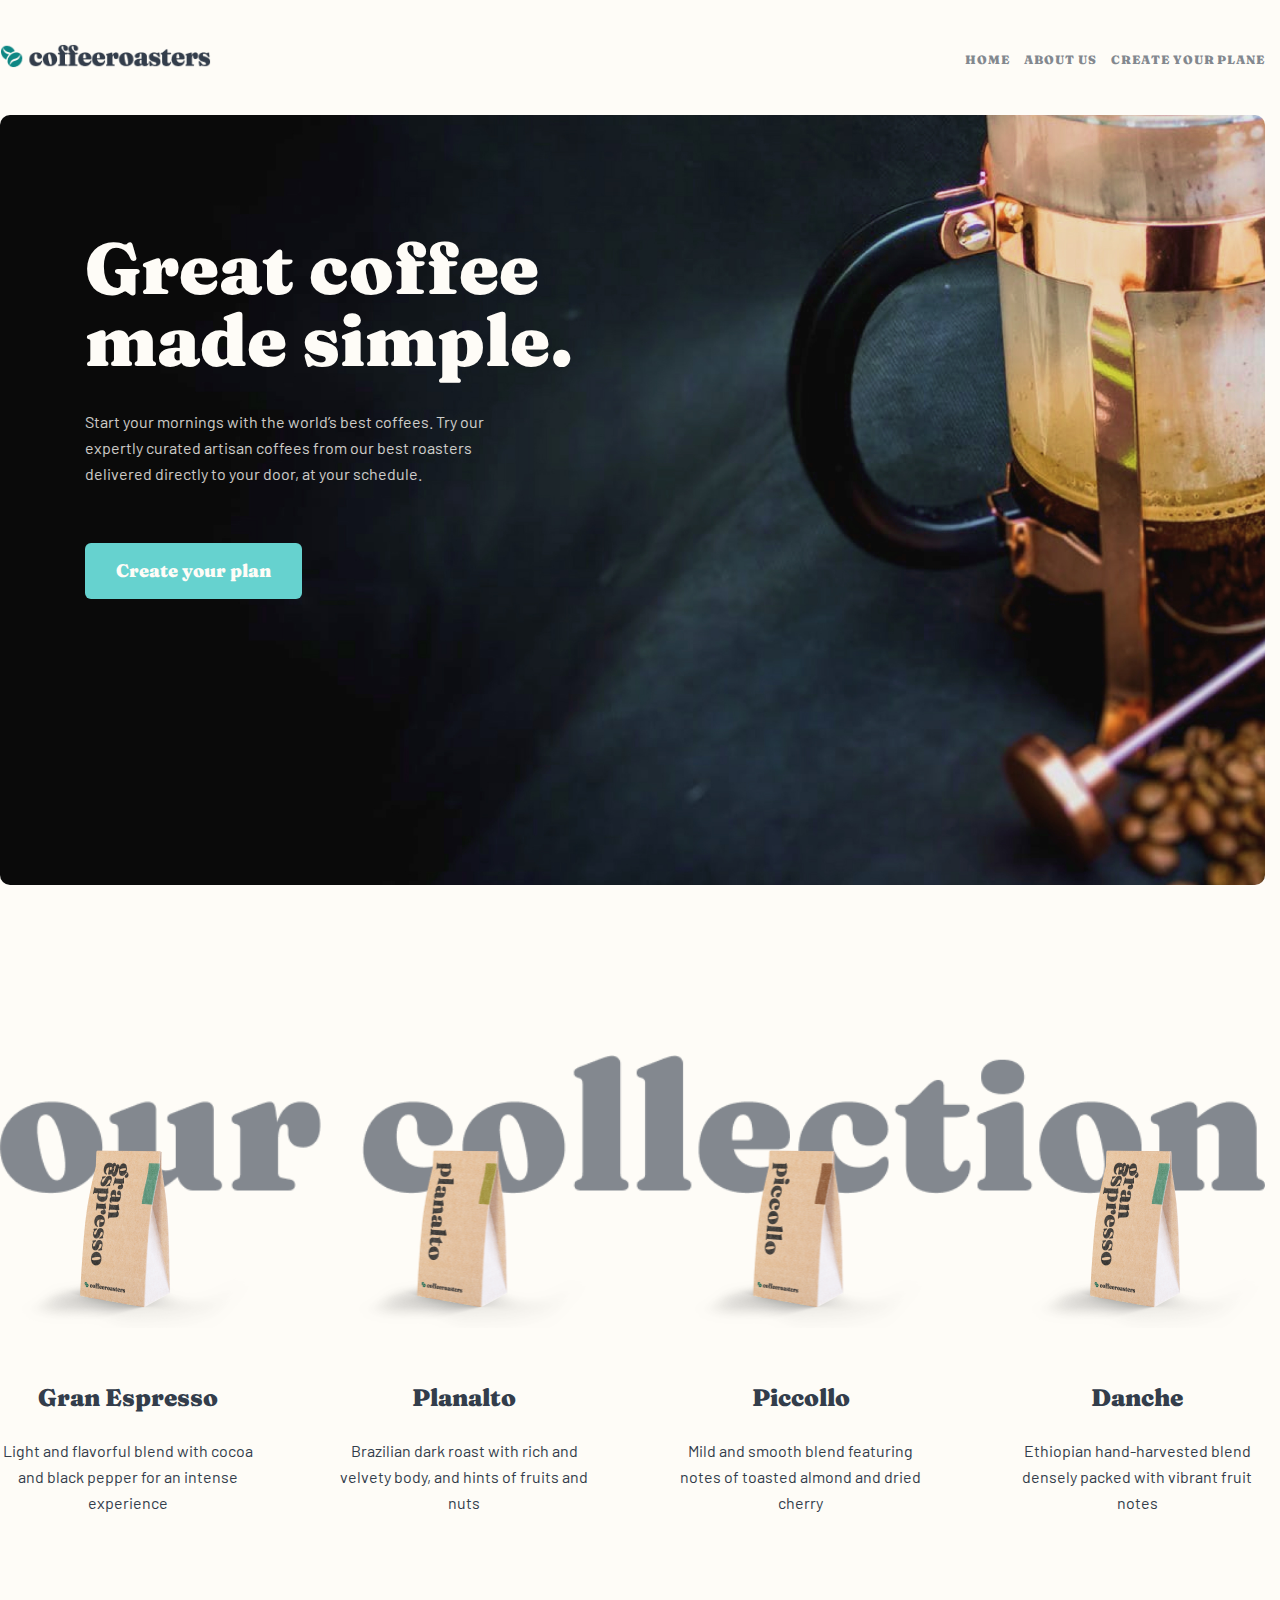
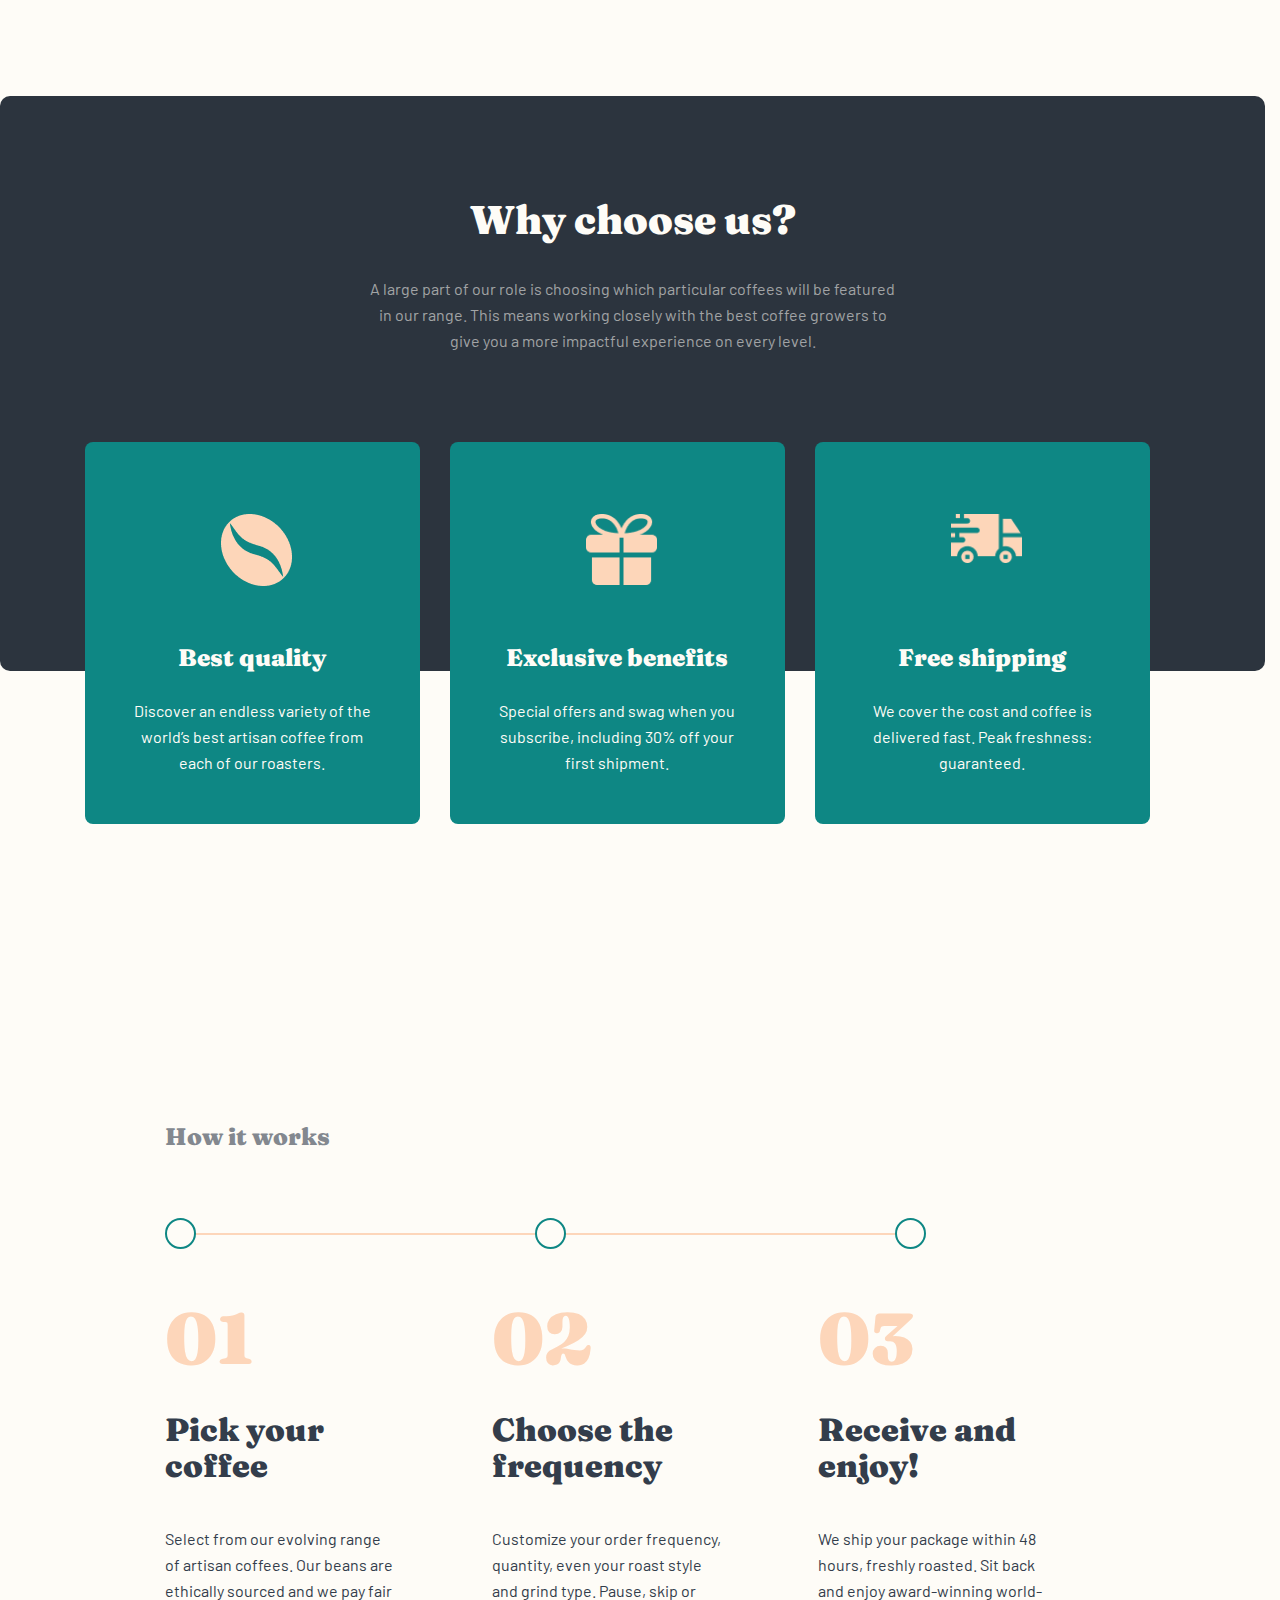
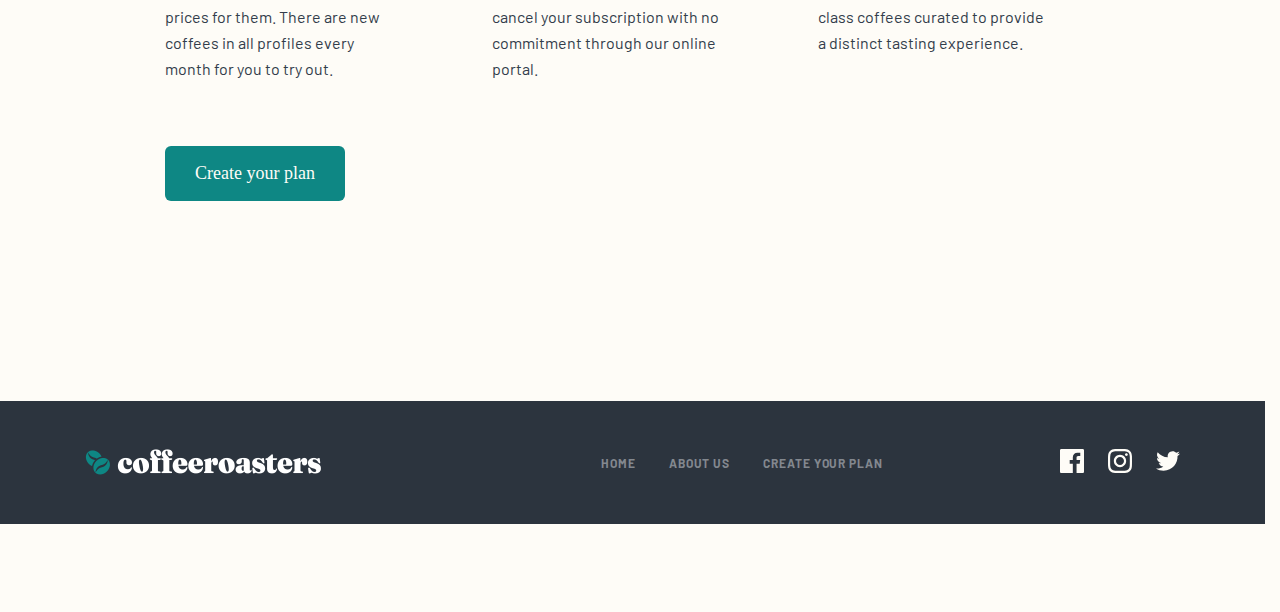
==== index.html @ 19d863ff "done first page" ====
<!DOCTYPE html>
<html lang="en">

<head>
    <meta charset="UTF-8">
    <meta http-equiv="X-UA-Compatible" content="IE=edge">
    <meta name="viewport" content="width=device-width, initial-scale=1.0">
    <title>cofferoaster</title>
    <link rel="stylesheet" href="./css/main.css">
    <link rel="stylesheet" href="./css/normalize.css">
</head>

<body>
    <!-- header part start  -->
    <header class="header_part">
        <div class="container">
            <div class="header_wrapper">
                <a class="header_image_logotip" href="#"><img class="heder_logo_img" src="./image/logotip.png"
                        alt="cofferoaster" width="203" height="24"></a> 
            <img class="burger_hero" src="/image/Combined Shape 2 (1).svg" alt="">
                <!-- header navbar start -->
                <nav class="navbar">
                    <ul class="header_lis_wrappe">
                        <li class="ul_item"><a href="/index.html" class="li_word_link">HOME</a></li>
                        <li class="ul_item"><a href="nextpage.html" class="li_word_link">ABOUT US</a></li>
                        <li class="ul_item"><a href="#" class="li_word_link" target="_blank">CREATE YOUR PLANE</a></li>
                    </ul>
                </nav>
            </div>
        </div>
        <div class="burger_nav_box">
            <ul class="burgers_list">
                <li class="burgers_items">
                    <a class="burgers_item" href="http://www.cofferoaster">Home</a>
                </li>
                <li class="burgers_items">
                    <a class="burgers_item" href="http://www.cofferoaster">About Us</a>
                </li>
                <li class="burgers_items">
                    <a class="burgers_item" href="http://www.cofferoaster">Create Your Plan</a>
                </li>
            </ul>
        </div>
    </header>
    <!-- header part and -->
    <!-- start main part -->
    <main class="site_main">
        <!-- <h1>COFFEROASTER</h1> -->
        <!-- first section part start -->
        <section class="first_section">
            <div class="container">
                <div class="first_section_wrapper">
                    <h2 class="coffe_great">Great coffee made simple.</h2>
                    <p class="coffe_great_desc">Start your mornings with the world’s best coffees. Try our expertly
                        curated artisan coffees from our best roasters delivered directly to your door, at your
                        schedule.</p>
                    <a class="first_section_btn" href="#" role="button">Create your plan</a>
                </div>
            </div>
        </section>
        <!-- first section part  -->
        <!-- second section part start -->
        <section class="second_section">
            <div class="container">
                <div class="second_section_wrapper">
                    <ul class="second_section_list_wrapper">
                        <li class="second_section_items">
                            <img class="second_section_image" src="./image/kopi1.copy.png" alt="image" width="255"
                                height="193">
                            <div class="min_desc_wrapper">
                                <h3 class="gran_espresso">Gran Espresso</h3>
                            <p class="second_section_desc">Light and flavorful blend with cocoa and black pepper for an
                                intense experience</p>
                            </div>
                        </li>
                        <li class="second_section_items">
                            <img class="second_section_image" src="./image/kopi2.png" alt="image" width="255"
                                height="193">
                                <div class="min_desc_wrapper">
                            <h2 class="gran_espresso">Planalto</h2>
                            <p class="second_section_desc">Brazilian dark roast with rich and velvety body, and hints of
                                fruits and nuts</p>
                            </div>
                        </li>
                        <li class="second_section_items">
                            <img class="second_section_image" src="./image/kopi3.png" alt="image" width="255"
                                height="193">
                                <div class="min_desc_wrapper">
                            <h2 class="gran_espresso">Piccollo</h2>
                            <p class="second_section_desc">Mild and smooth blend featuring notes of toasted almond and
                                dried cherry</p>
                            </div>
                        </li>
                        <li class="second_section_items">
                            <img class="second_section_image" src="./image/kopi1.copy.png" alt="image" width="255"
                                height="193">
                                <div class="min_desc_wrapper">
                            <h2 class="gran_espresso">Danche</h2>
                            <p class="second_section_desc">Ethiopian hand-harvested blend densely packed with vibrant
                                fruit notes</p>
                            </div>
                        </li>
                    </ul>
                </div>
            </div>
        </section>
        <!-- scond section part and-->
        <!-- Why Choose section start -->
        <section class="why-choose-section">
            <div class="container">
                <div class="why-choose-section__wrapper">
                    <h2 class="why-choose-section__title">
                        Why choose us?
                    </h2>
                    <p class="why-choose-section__desc">
                        A large part of our role is choosing which particular coffees will be featured
                        in our range. This means working closely with the best coffee growers to give
                        you a more impactful experience on every level.
                    </p>

                    <ul class="why-choose-section__list">
                        <li class="why-choose-section__item">
                            <h3 class="why-choose__item-title">
                                Best quality
                            </h3>
                            <p class="why-choose__item-desc">
                                Discover an endless variety of the world’s best artisan coffee from each of our
                                roasters.
                            </p>
                        </li>
                        <li class="why-choose-section__item">
                            <h3 class="why-choose__item-title">
                                Exclusive benefits
                            </h3>
                            <p class="why-choose__item-desc">
                                Special offers and swag when you subscribe, including 30% off your first shipment.
                            </p>
                        </li>
                        <li class="why-choose-section__item">
                            <h3 class="why-choose__item-title">
                                Free shipping
                            </h3>
                            <p class="why-choose__item-desc">
                                We cover the cost and coffee is delivered fast. Peak freshness: guaranteed.
                            </p>
                        </li>
                    </ul>
                </div>
            </div>
        </section>
        <!-- Why Choose section end -->
        <!-- fourth section part start -->
        <section class="works-section">
            <h2 class="works-section-title">
              How it works
            </h2>
            <div class="works-section-line">
              <div class="works-section-line-box"></div>
              <div class="works-section-line-box"></div>
              <div class="works-section-line-box"></div>
            </div>
            <div class="works-section-content">
              <div class="works-section-content-text">
                <p class="works-section-content-count">
                  01
                </p>
                <h3 class="works-section-content-title">
                  Pick your
                  coffee
                </h3>
                <p class="work-section-content-subtitle">
                  Select from our evolving range of artisan coffees. Our beans are ethically sourced and we pay fair prices for them. There are new coffees in all profiles every month for you to try out.
                </p>
              </div>
  
              <div class="works-section-content-text">
                <p class="works-section-content-count">
                  02
                </p>
                <h3 class="works-section-content-title">
                  Choose the frequency
                </h3>
                <p class="work-section-content-subtitle">
                  Customize your order frequency, quantity, even your roast style and grind type. Pause, skip or cancel your subscription with no commitment through our online portal.
                </p>
              </div>
  
              <div class="works-section-content-text">
                <p class="works-section-content-count">
                  03
                </p>
                <h3 class="works-section-content-title">
                  Receive and enjoy!
                </h3>
                <p class="work-section-content-subtitle">
                  We ship your package within 48 hours, freshly roasted. Sit back and enjoy award-winning world-class coffees curated to provide a distinct tasting experience.
                </p>
              </div>
            </div>
            <button class="works-section-btn">
              Create your plan
            </button>
          </section>
        <!-- fourth section part and -->
        <!-- Footer part start -->
        <footer class="site-footer">
            <div class="container">
              <div class="site-footer-content">
                <img 
                class="footer-logo" 
                src="./image/logo-white.png" 
                alt="footer-logo" width="236" height="26">
                <div class="site-footer-content-start">
                <ul class="site-footer-list">
                  <li class="site-footer-item">
                    <a class="site-footer-link" href="#">
                      HOME
                    </a>
                  </li>
  
                  <li class="site-footer-item">
                    <a class="site-footer-link" href="#">
                      ABOUT US
                    </a>
                  </li>
  
                  <li class="site-footer-item">
                    <a class="site-footer-link" href="#">
                      CREATE YOUR PLAN
                    </a>
                  </li>
                </ul>
              </div>
  
              <ul class="site-footer-local-list">
                <li class="site-footer-local-item">
                  <a class="site-footer-local-link" href="https://www.facebook.com/" target="blank">
                    <img src="/image/facebook.svg" alt="">
                  </a>
                </li>
  
                <li class="site-footer-local-item">
                  <a class="site-footer-local-link" href="https://twitter.com/" target="blank">
                <img src="/image/instagram.svg" alt="">
                  </a>
                </li>
  
                  <li class="site-footer-local-item">
                  <a class="site-footer-local-link" href="https://www.instagram.com/" target="blank">
                    <img src="/image/twitter.svg" alt="">
                  </a>
                </li>
              </ul>
            </div>
            </div>
          </footer>
        <!-- footer part and -->
    </main>
    <!-- start main and -->
    <script src="/js/app.js"></script>
</body>

</html>
---- css/main.css ----
/* fraunces-regular - latin */
@font-face {
    font-family: 'Fraunces';
    font-style: normal;
    font-weight: 400;
    src: local(''),
        url('../fonts/fraunces-v24-latin-regular.woff2') format('woff2'),
        /* Chrome 26+, Opera 23+, Firefox 39+ */
        url('../fonts/fraunces-v24-latin-regular.woff') format('woff');
    /* Chrome 6+, Firefox 3.6+, IE 9+, Safari 5.1+ */
}

/* fraunces-900 - latin */
@font-face {
    font-family: 'Fraunces';
    font-style: normal;
    font-weight: 900;
    src: local(''),
        url('../fonts/fraunces-v24-latin-900.woff2') format('woff2'),
        /* Chrome 26+, Opera 23+, Firefox 39+ */
        url('../fonts/fraunces-v24-latin-900.woff') format('woff');
    /* Chrome 6+, Firefox 3.6+, IE 9+, Safari 5.1+ */
}

/* barlow-regular - latin */
@font-face {
    font-family: 'Barlow';
    font-style: normal;
    font-weight: 400;
    src: local(''),
        url('../fonts/barlow-v12-latin-regular.woff2') format('woff2'),
        /* Chrome 26+, Opera 23+, Firefox 39+ */
        url('../fonts/barlow-v12-latin-regular.woff') format('woff');
    /* Chrome 6+, Firefox 3.6+, IE 9+, Safari 5.1+ */
}

/* barlow-700 - latin */
@font-face {
    font-family: 'Barlow';
    font-style: normal;
    font-weight: 700;
    src: local(''),
        url('../fonts/barlow-v12-latin-700.woff2') format('woff2'),
        /* Chrome 26+, Opera 23+, Firefox 39+ */
        url('../fonts/barlow-v12-latin-700.woff') format('woff');
    /* Chrome 6+, Firefox 3.6+, IE 9+, Safari 5.1+ */
}

* {
    box-sizing: border-box;
}

body {
    background-color: #FEFCF7;
    font-family:"Fraunces", "Times New Roman", serif;
    font-weight: 900;
}
ul,li{
    margin: 0;
    padding: 0;
    list-style-type: none;
}
a{
    text-decoration: none;
}

.container {
    width: 100%;
    max-width: 1310px;
    margin-right: auto;
    margin-left: auto;
    padding-right: 15px;
    padding-right: 15px;
}

h1,
h2,
h3,
h4,
h5,
h6,
p {
    margin: 0;
}

.header_part {
    padding-top: 44px;
    padding-bottom: 44px;
    background: #fefcf7;
}
.burger_hero{
    display: none;
}


.header_wrapper {
    display: flex;
    justify-content: space-between;
    align-items: center;
    width: 100%;
}

.heder_logo_img {
    width: 100%;
    max-width: 283px;
}

.header_lis_wrappe {
    display: flex;
    justify-content: space-between;
    padding-left: 0;
    width: 300px;
}

.ul_item {
    list-style: none;
}

.li_word_link {
    font-weight: 700;
    font-size: 12px;
    line-height: 15px;
    letter-spacing: 0.923077px;
    text-transform: uppercase;
    color: #83888F;
    text-decoration: none;
}

/*! BURGER LIST START */
.burger_nav_box{
    position: fixed;
    display: none;
    top: 86px;
    background: linear-gradient(360deg, rgba(254, 252, 247, 0.504981) 0%, #FEFCF7 55.94%);
}
.shownav{
    display: block;
}
.burgers_list{
    display: flex;
    flex-direction: column;
    align-items: center;
}

.burgers_items{
    margin-bottom: 42px;
}
.burgers_item{
    font-weight: 900;
    font-size: 24px;
    line-height: 32px;
    text-align: center;
    color: #333D4B;
    margin-bottom: 32px;
}

.burgers_items:last-child{
    margin-bottom: 377px;
}
/* BURGER LIST END */

/* ************ header part and *********** */

/* ********* first section start ****** */
.first_section {
    margin-bottom: 170px;
}

.first_section_wrapper {
    padding-top: 117px;
    padding-bottom: 116px;
    padding-left: 85px;
    background-image: url(../image/coffe-picture.jpg);
    background-repeat: no-repeat;
    background-size: cover;
    border-radius: 10px;
}

.coffe_great {
    width: 100%;
    max-width: 493px;
    height: 145px;
    font-size: 72px;
    line-height: 72px;
    color: #FEFCF7;
    margin: 0;
    margin-bottom: 32px;

}

.coffe_great_desc {
    width: 100%;
    max-width: 445px;
    height: 78px;
    font-family: 'Barlow';
    font-style: normal;
    font-weight: 400;
    font-size: 16px;
    line-height: 26px;
    color: #FEFCF7;
    margin: 0;
    margin-bottom: 56px;
    opacity: 0.8;
}

.first_section_btn {
    display: inline-block;
    padding-top: 15px;
    padding-bottom: 16px;
    padding-left: 31px;
    padding-right: 31px;
    font-size: 18px;
    line-height: 25px;
    margin-bottom: 170px;
    color: #FEFCF7;
    text-decoration: none;
    background: #66D2CF;
    border-radius: 6px;
}

@media only screen and (max-width: 768px) {
    .container {
        width: 100%;
        max-width: 768px;
        margin: 0 auto;
        padding: 0 39px;
    }

    .first_section {

        margin-bottom: 150px;
    }

    .coffe_great {
        width: 100%;
        max-width: 329px;
        font-weight: 900;
        font-size: 48px;
        line-height: 48px;
        color: #FEFCF7;
        margin-bottom: 24px;
    }

    .coffe_great_desc {
        width: 100%;
        max-width: 398px;
    }

    .first_section_btn {
        padding: 15px 30px 16px 31px;
        margin-bottom: 0;
    }
}

@media only screen and (max-width: 631px) {
    .header_part{
        padding: 0;
    }
    .container{
        width: 100%;
        max-width: 631px;
        padding:0 24px;
    }
    .header_wrapper{
        display: flex;
        align-items: center;
         justify-content: space-between;
        padding: 34px 0 41px 0;
    }
   
    .burger_hero{
        display: block;
    }
    .navbar{
        display: none;
    }

    .heder_logo_img{
        width: 163px;
        height: 17px;
    }
}

@media only screen and (max-width: 375px) {
    .first_section {
        margin: 0;
    }
    .first_section_wrapper {
        display: flex;
        flex-direction: column;
        align-items: center;
        padding:100px 24px 99px 24px;
    }
    .coffe_great{
        width: 279px;
        height: fit-content;
        font-weight: 900;
        font-size: 39px;
        line-height: 40px;
        color: #FEFCF7;
        margin: 0;
        margin-bottom: 24px;
    }
    .coffe_great_desc{
        width: 279px;
        text-align: center;
        font-weight: 400;
        font-size: 15px;
        line-height: 25px;
        color: #FEFCF7;
        opacity: 0.8;
        margin-bottom: 39px;
    }
    .first_section_btn{
        font-weight: 900;
        font-size: 18px;
        line-height: 25px;
        text-align: center;
        color: #FEFCF7;
    }
}
/* ********* first section start ****** */

/* *********** second section start *************** */
.second_section {
    margin-bottom: 180px;
}
.second_section_wrapper{
    background-image: url("../image/word_back.png");
    background-repeat: no-repeat;
    background-size: contain;
    
}

.second_section_list_wrapper {
    display: flex;
    justify-content: space-between;
    width: 100%;
    padding-top: 80px;
}

.gran_espresso {
    margin-bottom: 24px;
    font-weight: 900;
    font-size: 24px;
    line-height: 32px;
    text-align: center;
    margin-top: 0;
    color: #333D4B;
}

.second_section_image {
    width: 100%;
    max-width: 255px;
    height: 193px;
    margin-bottom: 50px;

}

.second_section_desc {
    width: 100%;
    max-width: 255px;
    font-family: 'Barlow';
    font-style: normal;
    font-weight: 400;
    font-size: 16px;
    line-height: 26px;
    text-align: center;
    color: #333D4B;
}
@media only screen and (max-width: 1020px) {
    .second_section{
        margin-bottom: 129px;
    }
    .container{
        width: 100%;
        max-width: 1020px;
        margin: 0 auto;
        padding: 0 98px;
    }
    .second_section_wrapper{
        background-image: url(/image/Group\ 13.svg);
    }
    .second_section_list_wrapper{
        display: flex;
        flex-direction: column;
    }

    .second_section_items{
        display: flex;
        align-items: center;

    }

    .min_desc_wrapper{
        display: flex;
        flex-direction: column;

    }

    .gran_espresso{
        margin: 0;
        text-align: left;
        margin-bottom: 24px;
    }
    .second_section_desc{
        text-align: left;
        max-width: 292px;
        padding-bottom: 80px;
    }

}

@media only screen and (max-width: 620px) {
    .second_section{
        margin-bottom: 120px;
    }
    .second_section_items{
        display: flex;
        flex-direction: column;
        align-items: center;
    }

    .min_desc_wrapper{
        display: flex;
        flex-direction: column;
        align-items: center;
    }
    .second_section_desc{
        text-align: center;
    }
}

/* *********** second section start *************** */
/* Why Choose section start */
.why-choose-section {
    margin-bottom: 450px;
}

.why-choose-section__wrapper {
    background-color: #2C343E;
    border-radius: 10px;
    padding-top: 100px;
    padding-bottom: 317px;
    position: relative;
}

.why-choose-section__title {
    font-size: 40px;
    line-height: 48px;
    text-align: center;
    color: #FEFCF7;
    margin-top: 0;
    margin-bottom: 32px;
}

.why-choose-section__desc {
    width: 540px;
    font-family: 'Barlow';
    font-weight: 400;
    font-size: 16px;
    line-height: 26px;
    text-align: center;
    color: #FEFCF790;
    margin-right: auto;
    margin-left: auto;
}

.why-choose-section__list {
    display: flex;
    justify-content: center;
    position: absolute;
    top: 346px;
    right: 85px;
    left: 85px;
}

.why-choose-section__item {
    display: flex;
    flex-direction: column;
    width: 100%;
    max-width: 350px;
    background-color: #0E8784;
    margin-right: 30px;
    border-radius: 8px;
    padding-top: 72px;
    padding-right: 48px;
    padding-bottom: 48px;
    padding-left: 47px;
}


.why-choose__item-title {
    font-size: 24px;
    line-height: 32px;
    text-align: center;
    color: #fefcf7;
    margin-bottom: 24px;
}

.why-choose__item-title::before {
    display: block;
    width: 71px;
    height: 72px;
    background-image: url("../image/Shape.png");
    background-repeat: no-repeat;
    background-size: 100%;
    margin-bottom: 56px;
    margin-left: 89px;
    content: "";
}

.why-choose-section__item:nth-child(2)>.why-choose__item-title::before {
    background-image: url("../image/Combined\ Shape.png");
}

.why-choose-section__item:nth-child(3)>.why-choose__item-title::before {
    background-image: url("../image/Combined\ Shape\ \(1\).png");
}

.why-choose__item-desc {
    font-family: 'Barlow';
    font-weight: 400;
    font-size: 16px;
    line-height: 26px;
    text-align: center;
    color: #FEFCF7;
    margin-top: 0;
    margin-bottom: 0;
}
@media only screen and (max-width: 1200px) {
    .container{
        width: 100%;
        max-width: 1200px;
        padding: 0 40px;
        margin-left: auto;
        margin-right: auto;
    }
    .why-choose-section{
        position: relative;
        margin-bottom: 434px;
    }

    .why-choose-section__title{
        font-weight: 900;
        font-size: 32px;
        line-height: 48px;
        text-align: center;
        color: #FEFCF7;
        margin-bottom: 24px;
    }
    .why-choose-section__list{
        display: flex;
        align-items: center;
        flex-direction: column;
        position: absolute;
        
        top: 280px;
    }
    .why-choose-section__item{
        display: flex;
        flex-direction: column;
        position: relative;
        max-width: 573px;
        padding-top: 35px;
        padding-bottom: 35px;
        padding-left: 161px;
        margin-bottom: 24px;
    }
    .why-choose__item-title::before {
        position: absolute;
        width: 55px;
        height: 56px;
        top: 85px;
        left: -25px;
        background-image: url("../image/Shape.png");
        background-repeat: no-repeat;
        content: "";
    }
    .why-choose__item-title{
        max-width: 255px;
        text-align: left;
        margin-bottom: 16px;
    }
    .why-choose__item-desc{
        width: 100%;
        max-width: 344px;
        text-align: left;
        font-weight: 400;
        font-size: 15px;
        line-height: 25px;
        color: #FEFCF7;
        margin: 0;
        
    }
}

@media screen and (max-width: 620px) {
    .why-choose-section__wrapper{
        width: 327px;
        padding: 64px 0 664px 0;
    }
    .why-choose-section__title{
        font-weight: 900;
        font-size: 28px;
        line-height: 28px;
        text-align: center;
        color: #FEFCF7;
        margin-bottom: 24px;
    }
    .why-choose-section__desc{
        width: 279px;
        font-weight: 400;
        font-size: 15px;
        line-height: 25px;
        text-align: center;
        color: #FEFCF7;
        mix-blend-mode: normal;
        opacity: 0.8;
    }
    .why-choose-section__list{
        margin-left: 20px;
    }
    .why-choose-section__item{
        display: flex;
        flex-direction: column;
        align-items: center;
        width: 279px;
        padding: 72px 0 51px 0;
    }
    .why-choose__item-title::before {
        position: absolute;
        width: 72px;
        height: 72px;
        top: calc(50% - 122px);
        left: calc(50% - 128px );
        background-image: url("../image/Shape.png");
        background-repeat: no-repeat;
        content: "";
    }
    .why-choose__item-title{
        padding-top: 150px;
        margin-bottom: 24px;
        font-weight: 900;
        font-size: 24px;
        line-height: 32px;
        text-align: center;
        color: #FEFCF7;
    }
    .why-choose__item-desc{
        width: 212px;
        font-weight: 400;
        font-size: 15px;
        line-height: 25px;
        text-align: center;
        color: #FEFCF7;
    }


}
/* ********** works section part start *********** */
.works-section {
    padding-left: 165px;
    padding-right: 230px;
    padding-bottom: 200px;
  }
  .works-section-title {
    margin-bottom: 80px;
    font-weight: 900;
    font-size: 24px;
    line-height: 32px;
    color: #83888f;
  }
  .works-section-line {
    display: flex;
    position: relative;
    align-items: center;width: 760px;
    height: 2px;
    background-color: #fdd6ba;
    margin-bottom: 67px;
  }
  
  .works-section-line-box {
    position: absolute;
    width: 31px;
    height: 31px;
    background: #fefcf7;
    border: 2px solid #0e8784;
    border-radius: 50%;
  }
  .works-section-line-box:not(:first-child) {
    margin-left: 0;
  }
  .works-section-line-box:nth-child(2) {
    margin-left: 370px;
  }
  .works-section-line-box:nth-child(3) {
    margin-left: 730px;
  }
  .works-section-content-count {
    font-size: 72px;
    line-height: 72px;
    color: #fdd6ba;
    margin: 0;
    margin-bottom: 38px;
  }
  
  .works-section-content-title {
    font-size: 32px;
    line-height: 36px;
    color: #333d4b;
    width: 100%;
    max-width: 255px;
    margin-top: 0;
    margin-bottom: 42px;
  }
  .work-section-content-subtitle {
    font-family: 'Barlow';
    font-style: normal;
    font-weight: 400;
    font-size: 16px;
    line-height: 26px;
    color: #333d4b;
    margin-top: 0;
    margin-bottom: 64px;
    width: 100%;
    max-width: 285px;
  }
  .works-section-content {
    display: flex;
  }
  .works-section-content-text:not(:first-child) {
    margin-left: 95px;
  }
  .works-section-btn {
    padding: 15px 30px;
    font-size: 18px;
    line-height: 25px;
    text-align: center;
    background: #0e8784;
    border-radius: 6px;
    color: #fefcf7;
    border: none;
    cursor: pointer;
  }
  
  .works-section-btn:active{
    background: #66D2CF;
  }

  @media screen and (max-width: 1200px) {
    .works-section{
        padding: 0 39px;
        margin-bottom: 144px;
    }
    .container{
        width: 100%;
        max-width: 768;
        margin: 0 auto;
        padding: 0 39px;
    }
    .works-section-title{
        font-weight: 900;
        font-size: 24px;
        line-height: 32px;
        color: #83888F;
        margin-bottom: 65px;
    }
    .works-section-line{
        width: 100%;
        max-width: 467px;
    }

    .works-section-line-box:not(:first-child) {
        margin-left: 0;
    }
    .works-section-line-box:nth-child(2) {
        margin-left: 202px;
      }
      .works-section-line-box:nth-child(3) {
        margin-left: 435px;
      }
      .works-section-content-count{
        margin: 0 0 42px 0;
      }
     
      .works-section-content-text{
        margin-right: 0;
      }
      .works-section-content-title{
        width: 100%;
        max-width: 253px;
        font-weight: 900;
        font-size: 28px;
        line-height: 32px;
        color: #333D4B;
        margin-bottom: 38px;
      }

      .work-section-content-subtitle{width: 223px;
        font-weight: 400;
        font-size: 15px;
        line-height: 25px;
        color: #333D4B;
        margin-bottom: 44px;
      }


  }

/* ********** work section part and *********** */


/* ********* FOOTER part start ************* */
.site-footer-content {
    padding: 48px 85px;
    background: #2c343e;
    display: flex;
    align-items: center;
    justify-content: space-between;
    margin-bottom: 88px;
  }
  .footer-logo {
    margin-right: 103px;
    width: 236px;
    height: 26px;
  }
  .site-footer-content-start {
    display: flex;
    align-items: center;
  }
  
  .site-footer-list {
    display: flex;
    align-items: center;
    list-style: none;
    padding-left: 0;
  }
  .site-footer-item:not(:first-child) {
    margin-left: 33px;
  }
  .site-footer-link {
    text-decoration: none;
    font-family: 'Barlow';
    font-style: normal;
    font-weight: 700;
    font-size: 12px;
    line-height: 15px;
    letter-spacing: 0.923077px;
    text-transform: uppercase;
    color: #83888f;
  }
  
  .site-footer-link:active{
    color: #FEFCF7;
  }
  .site-footer-local-list {
    display: flex;
    align-items: center;
    list-style: none;
  }
  .site-footer-local-item:not(:first-child) {
    margin-left: 24px;
  }
  .site-footer-local-link {
    text-decoration: none;
  }
  .icon-local{
    color: #fff;
    font-size: 24px;
  }
  
  .icon-local:active{
    color:#FDD6BA;
  }
  @media only screen and (max-width: 1000px){
    .site-footer{
        margin-bottom: 74px;
    }
    .site-footer-content{
        display: flex;
        flex-direction: column;
        align-items: center;    
    }
    .footer-logo{
        margin-right: auto;
        margin-left: auto;
        margin-bottom: 33px;
    }
    .site-footer-content-start{
        margin-bottom: 63px;
    }
  }
/* ********* FOOTER part start ************* */
/* ****** New page start ******* */

/* ****** hero section start ******* */

.hero_section {
    margin-bottom: 168px;
}

.hero_wrapper {
    background-image: url("../bg-image.jpg");
    background-repeat: no-repeat;
    background-position: center center;
    background-size: contain;
    padding: 137px 85px;
}

.title-hero {
    font-family: 'Fraunces 9pt';
    font-style: normal;
    font-weight: 900;
    font-size: 40px;
    line-height: 48px;
    color: #FEFCF7;
}

.pre-title {
    width: 445px;
    font-family: 'Barlow';
    font-style: normal;
    font-weight: 400;
    font-size: 16px;
    line-height: 26px;
    color: #FEFCF7;
}

/* ****** hero section end ******* */


/* ********* our service section start ****** */
.our_service {
    margin-bottom: 244px;
}

.our_service_wrapper {
    display: flex;
    align-items: center;
    justify-content: center;
    padding-right: 85px;
    padding-left: 85px;

}

.img {
    margin-right: 152px;
}

.our_section_title {
    font-family: 'Fraunces 9pt';
    font-style: normal;
    font-weight: 900;
    font-size: 40px;
    line-height: 48px;
    color: #333D4B;
}

.our_pretitle {
    width: 540px;
    font-family: 'Barlow';
    font-style: normal;
    font-weight: 400;
    font-size: 16px;
    line-height: 26px;
    color: #333D4B;
}

/* ********* our service section end ****** */

/*******start middil section******* */

.middil_section {
    margin-bottom: 168px;
}

.middil_wrapper {
    position: relative;
    border-radius: 15px;
    background-color: #293039;
    padding-bottom: 160px;
    padding-top: 88px;
    padding-left: 85px;
}



.middil_title {
    font-family: 'Fraunces 9pt';
    font-style: normal;
    font-weight: 900;
    font-size: 40px;
    line-height: 48px;
    color: #FEFCF7;
    margin-bottom: 32px;
}

.middil_pretitle {
    width: 540px;
    font-family: 'Barlow';
    font-style: normal;
    font-weight: 400;
    font-size: 16px;
    line-height: 26px;
    color: #FEFCF7;
}

.image_middil {
    position: absolute;
    top: -90px;
    right: 60px;
}


/*******end middil section******* */

/* ***** last section start **** */



.last_section {
    margin-bottom: 168px;
}

.last_sec_wrapper {
    padding-left: 85px;
    padding-right: 85px;
}

.last_sec_lists {
    display: flex;
    align-items: center;
    justify-content: space-between;
    padding-left: 0;
}

.last_sec_title {
    font-family: 'Fraunces 9pt';
    font-style: normal;
    font-weight: 900;
    font-size: 24px;
    line-height: 32px;
    color: #83888F;
    margin-bottom: 78px;

}


.last_sec_items {

    list-style: none;
    margin-right: 108px;

}

.angliya {
    font-family: 'Fraunces 9pt';
    font-style: normal;
    font-weight: 900;
    font-size: 32px;
    line-height: 36px;
    margin-bottom: 24px;
    color: #333D4B;
}


.country {
    margin-bottom: 45px;
}

.last_sec_items p {
    font-family: 'Barlow';
    font-style: normal;
    font-weight: 400;
    font-size: 16px;
    line-height: 26px;
    color: #333D4B;
}

/* ***** last section start **** */


/*********** footer part start ********/
.foter_part {
    margin-bottom: 88px;
}

.foters_wrapper {
    display: flex;
    align-items: center;
    justify-content: space-between;
    padding: 47px 85px;
    background-color: #2C343E;
}

.foter_logo {
    display: flex;
    align-items: center;
    justify-content: center;
}

.img_foter {
    margin-right: 106px;
}

.foter_lists {
    display: flex;
    align-items: center;
    justify-content: center;
    list-style: none;
    padding-left: 0;
}

.links_foter {
    margin-right: 33px;
    text-decoration: none;
    font-family: 'Barlow';
    font-style: normal;
    font-weight: 700;
    font-size: 12px;
    line-height: 15px;
    color: #83888F;
}

.icons_social_lists {
    list-style: none;
    padding-left: 0;
    display: flex;
    align-items: center;
}

.items_social {
    margin-right: 24px;
    cursor: pointer;
}

/*********** footer part end ********/
/* ****** New page end ******* */
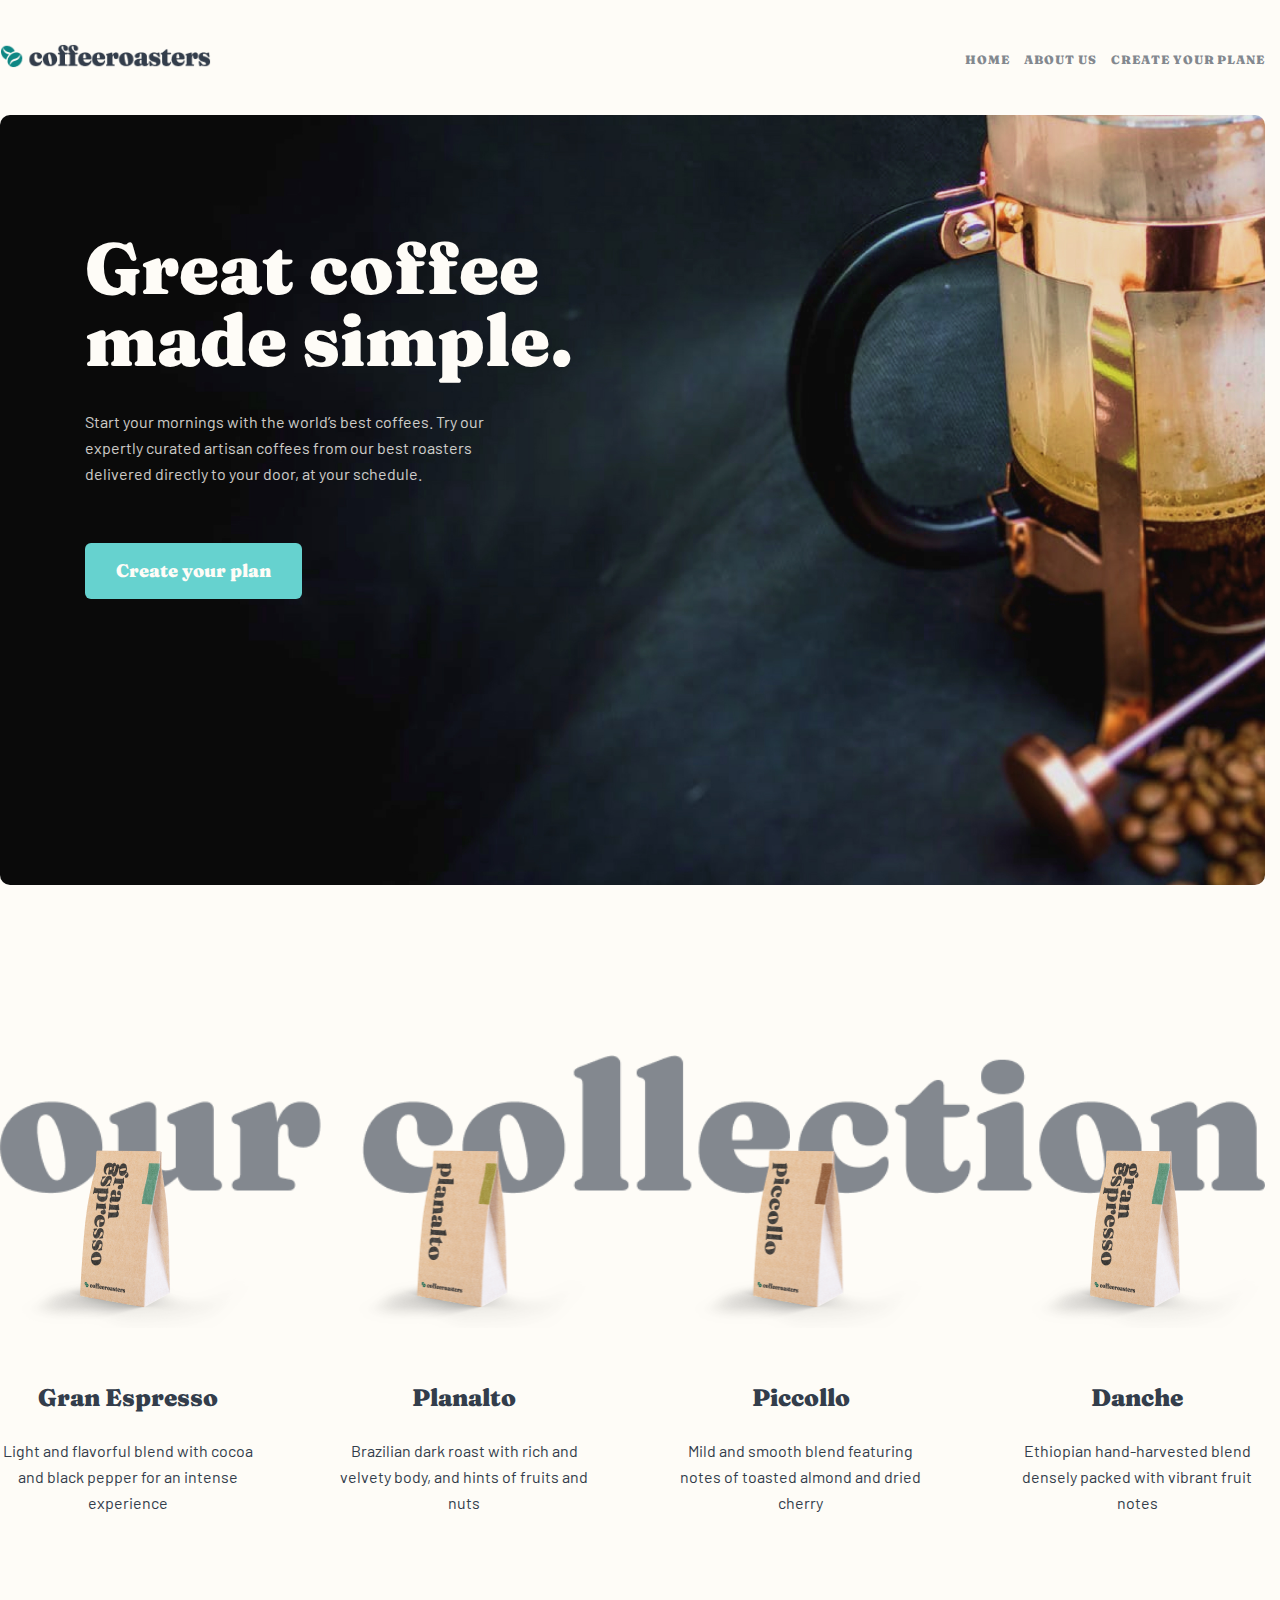
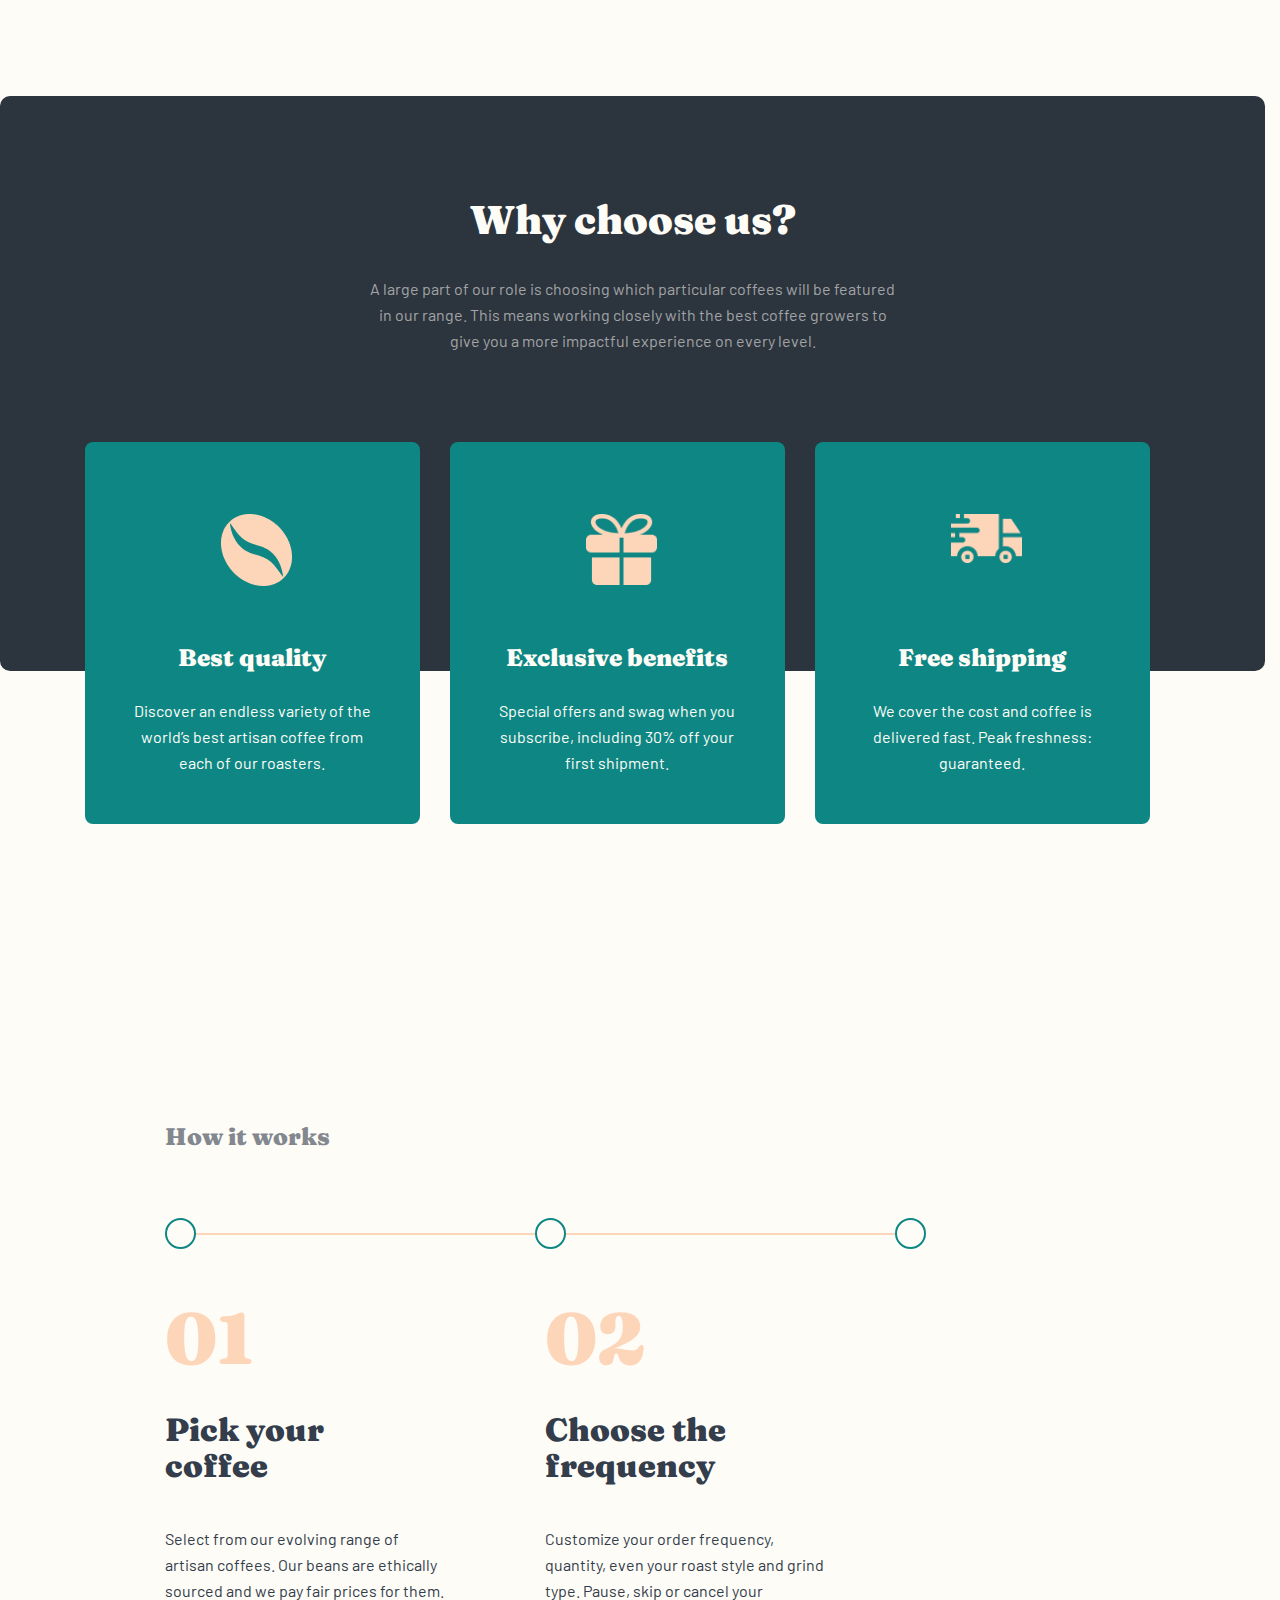
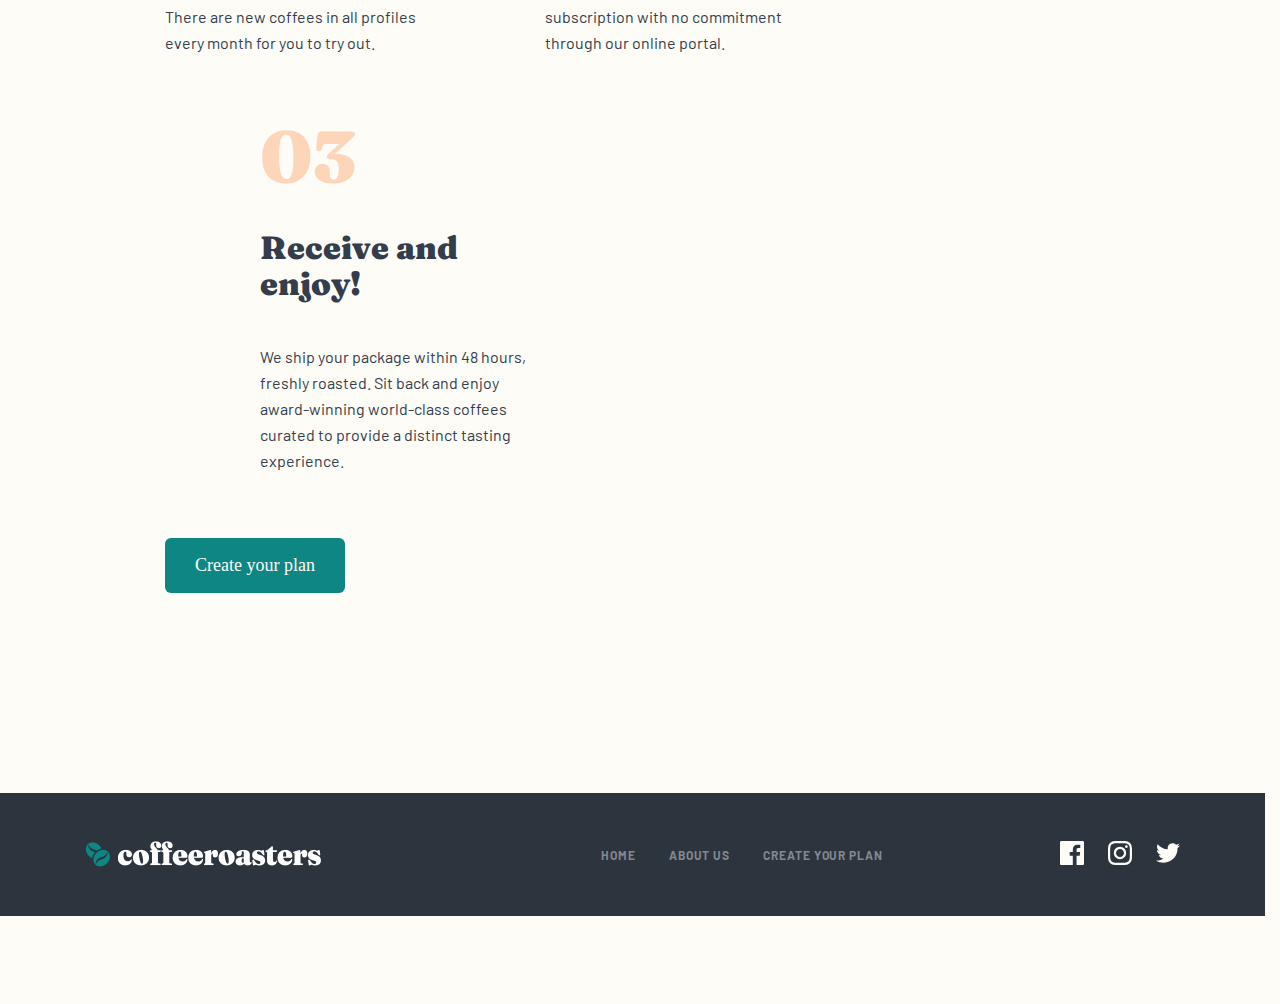
==== commit 934da929: "done" ====
--- a/index.html
+++ b/index.html
@@ -19,7 +19,7 @@
                         alt="cofferoaster" width="203" height="24"></a> 
             <img class="burger_hero" src="/image/Combined Shape 2 (1).svg" alt="">
                 <!-- header navbar start -->
-                <nav class="navbar">
+                <nav class="big_navbar">
                     <ul class="header_lis_wrappe">
                         <li class="ul_item"><a href="/index.html" class="li_word_link">HOME</a></li>
                         <li class="ul_item"><a href="nextpage.html" class="li_word_link">ABOUT US</a></li>
@@ -28,19 +28,19 @@
                 </nav>
             </div>
         </div>
-        <div class="burger_nav_box">
-            <ul class="burgers_list">
-                <li class="burgers_items">
-                    <a class="burgers_item" href="http://www.cofferoaster">Home</a>
-                </li>
-                <li class="burgers_items">
-                    <a class="burgers_item" href="http://www.cofferoaster">About Us</a>
-                </li>
-                <li class="burgers_items">
-                    <a class="burgers_item" href="http://www.cofferoaster">Create Your Plan</a>
-                </li>
-            </ul>
-        </div>
+       <div class="box_mobile_nav">
+        <ul class="list_mobile">
+          <li class="items_mobile">
+            <a href="/index.html" class="mobile_link">Home</a>
+          </li>
+          <li class="items_mobile">
+            <a href="/index.html" class="mobile_link">About Us</a>
+          </li>
+          <li class="items_mobile">
+            <a href="/index.html" class="mobile_link">Create Your Plan</a>
+          </li>
+        </ul>
+       </div>
     </header>
     <!-- header part and -->
     <!-- start main part -->
--- a/css/main.css
+++ b/css/main.css
@@ -126,26 +126,31 @@
     text-decoration: none;
 }
 
-/*! BURGER LIST START */
-.burger_nav_box{
-    position: fixed;
-    display: none;
-    top: 86px;
-    background: linear-gradient(360deg, rgba(254, 252, 247, 0.504981) 0%, #FEFCF7 55.94%);
-}
-.shownav{
-    display: block;
-}
-.burgers_list{
-    display: flex;
+/*! BURGER BOX STYLE */
+
+.box_mobile_nav {
+    display: flex;
+    align-items: center;
+    justify-content: center;
+    position: absolute;
+    top:90px;
+    width: 100%;
+    width: 375px;
+    padding-top: 40px;
+    padding-bottom: 577px;
+    transform: translateY(-150%);
+    background-image: linear-gradient(360deg, rgba(254, 252, 247, 0.504981) 0%, #FEFCF7 55.94%);;
+    transition: transform 0.5s cubic-bezier(0.175, 0.885, 0.32, 1.275);
+}
+.list_mobile {
+    display: flex;
+    align-items: center;
     flex-direction: column;
-    align-items: center;
-}
-
-.burgers_items{
-    margin-bottom: 42px;
-}
-.burgers_item{
+}
+.shownav {
+    transform: translateY(0%);
+}
+.mobile_link {
     font-weight: 900;
     font-size: 24px;
     line-height: 32px;
@@ -153,11 +158,22 @@
     color: #333D4B;
     margin-bottom: 32px;
 }
-
-.burgers_items:last-child{
-    margin-bottom: 377px;
-}
-/* BURGER LIST END */
+/*! BURGER BOX STYLE */
+
+@media only screen and (max-width:640px){
+    .big_navbar{
+        display: none;
+    }
+    .burger_hero{
+        display: block;
+    }
+    
+    .header_image_logotip{
+        width: 163px;
+        height: 16px;
+    }
+}
+
 
 /* ************ header part and *********** */
 
@@ -191,7 +207,6 @@
 .coffe_great_desc {
     width: 100%;
     max-width: 445px;
-    height: 78px;
     font-family: 'Barlow';
     font-style: normal;
     font-weight: 400;
@@ -218,107 +233,77 @@
     border-radius: 6px;
 }
 
-@media only screen and (max-width: 768px) {
-    .container {
-        width: 100%;
-        max-width: 768px;
-        margin: 0 auto;
-        padding: 0 39px;
-    }
-
-    .first_section {
-
-        margin-bottom: 150px;
-    }
-
-    .coffe_great {
+@media only screen and (max-width:660px){
+    .first_section{
+        
+    }
+    .first_section_wrapper{
+        padding: 104px 0 104px 58px;
+    }
+    .coffe_great{
         width: 100%;
         max-width: 329px;
+        height: fit-content;
         font-weight: 900;
         font-size: 48px;
         line-height: 48px;
         color: #FEFCF7;
         margin-bottom: 24px;
     }
-
-    .coffe_great_desc {
-        width: 100%;
+    .coffe_great_desc{
         max-width: 398px;
-    }
-
-    .first_section_btn {
-        padding: 15px 30px 16px 31px;
+        font-family: 'Barlow';
+        font-style: normal;
+        font-weight: 400;
+        font-size: 15px;
+        line-height: 25px;
+        color: #FEFCF7;
+        mix-blend-mode: normal;
+        opacity: 0.8;
+        margin-bottom: 40px;
+    }
+
+    .first_section_btn{
         margin-bottom: 0;
     }
 }
-
-@media only screen and (max-width: 631px) {
-    .header_part{
-        padding: 0;
-    }
-    .container{
-        width: 100%;
-        max-width: 631px;
-        padding:0 24px;
-    }
-    .header_wrapper{
+@media only screen and (max-width: 520px){
+
+    .first_section_wrapper{
         display: flex;
         align-items: center;
-         justify-content: space-between;
-        padding: 34px 0 41px 0;
-    }
-   
-    .burger_hero{
-        display: block;
-    }
-    .navbar{
-        display: none;
-    }
-
-    .heder_logo_img{
-        width: 163px;
-        height: 17px;
-    }
-}
-
-@media only screen and (max-width: 375px) {
-    .first_section {
-        margin: 0;
-    }
-    .first_section_wrapper {
-        display: flex;
         flex-direction: column;
-        align-items: center;
-        padding:100px 24px 99px 24px;
+        padding: 99px 48px;
+        background-image: url(/image/intro-bg-mobile.jpg);
     }
     .coffe_great{
         width: 279px;
-        height: fit-content;
         font-weight: 900;
-        font-size: 39px;
+        font-size: 40px;
         line-height: 40px;
         color: #FEFCF7;
-        margin: 0;
         margin-bottom: 24px;
     }
     .coffe_great_desc{
-        width: 279px;
-        text-align: center;
+        max-width: 279px;
+        width: 100%;
+        font-family: 'Barlow';
+        font-style: normal;
         font-weight: 400;
         font-size: 15px;
         line-height: 25px;
         color: #FEFCF7;
         opacity: 0.8;
-        margin-bottom: 39px;
-    }
+        text-align: center;
+    }
+
     .first_section_btn{
-        font-weight: 900;
-        font-size: 18px;
-        line-height: 25px;
-        text-align: center;
-        color: #FEFCF7;
-    }
-}
+
+        margin-bottom: 0;
+    }
+}
+
+
 /* ********* first section start ****** */
 
 /* *********** second section start *************** */
@@ -728,6 +713,7 @@
   }
   .works-section-content {
     display: flex;
+    flex-wrap: wrap;
   }
   .works-section-content-text:not(:first-child) {
     margin-left: 95px;
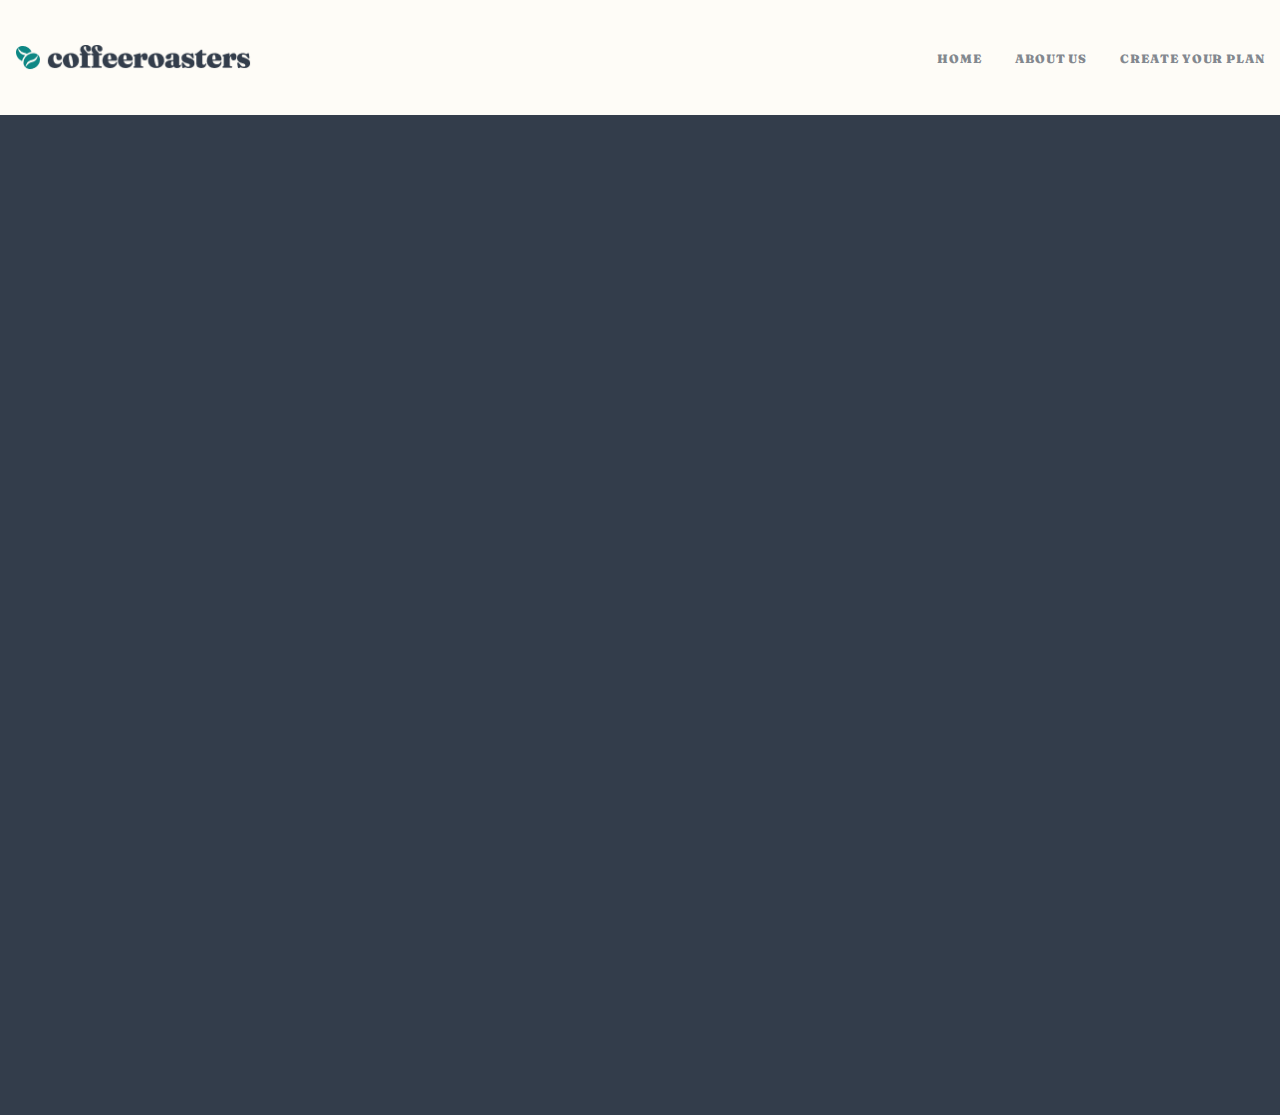
==== commit 68f14e35: "commit first" ====
--- a/index.html
+++ b/index.html
@@ -1,263 +1,56 @@
 <!DOCTYPE html>
 <html lang="en">
+<head>
+  <meta charset="UTF-8">
+  <meta http-equiv="X-UA-Compatible" content="IE=edge">
+  <meta name="viewport" content="width=device-width, initial-scale=1.0">
+  <title>Coffe-roaster main </title>
+  <link rel="stylesheet" href="/css/normalize.css">
+  <link rel="stylesheet" href="/css/main.css">
+</head>
+<body>
+  <!--! HEADER PART START -->
 
-<head>
-    <meta charset="UTF-8">
-    <meta http-equiv="X-UA-Compatible" content="IE=edge">
-    <meta name="viewport" content="width=device-width, initial-scale=1.0">
-    <title>cofferoaster</title>
-    <link rel="stylesheet" href="./css/main.css">
-    <link rel="stylesheet" href="./css/normalize.css">
-</head>
-
-<body>
-    <!-- header part start  -->
-    <header class="header_part">
-        <div class="container">
-            <div class="header_wrapper">
-                <a class="header_image_logotip" href="#"><img class="heder_logo_img" src="./image/logotip.png"
-                        alt="cofferoaster" width="203" height="24"></a> 
-            <img class="burger_hero" src="/image/Combined Shape 2 (1).svg" alt="">
-                <!-- header navbar start -->
-                <nav class="big_navbar">
-                    <ul class="header_lis_wrappe">
-                        <li class="ul_item"><a href="/index.html" class="li_word_link">HOME</a></li>
-                        <li class="ul_item"><a href="nextpage.html" class="li_word_link">ABOUT US</a></li>
-                        <li class="ul_item"><a href="#" class="li_word_link" target="_blank">CREATE YOUR PLANE</a></li>
-                    </ul>
-                </nav>
-            </div>
-        </div>
-       <div class="box_mobile_nav">
-        <ul class="list_mobile">
-          <li class="items_mobile">
-            <a href="/index.html" class="mobile_link">Home</a>
+  <!--! DESCTOP  VARIANT  -->
+  <header class="site_header">
+    <div class="container">
+      <div class="site_wrapper">
+        <img class="site_logo" src="/image/logotip.png" alt="" width="236" height="26">
+        <img class="site_burger" src="/image/burger.svg" alt="">
+        <nav class="site_nav">
+          <ul class="site_list">
+            <li class="site_items">
+              <a href="/index.html" class="site_link">HOME</a>
+            </li>
+            <li class="site_items">
+              <a href="/index.html" class="site_link">ABOUT US</a>
+            </li>
+            <li class="site_items">
+              <a href="/index.html" class="site_link">Create your plan</a>
+            </li>
+          </ul>
+        </nav>
+      </div>
+      <div class="burgers_box">
+        <ul class="burger_list">
+          <li class="burger_items">
+            <a href="/index.html" class="burger_links">Home</a>
           </li>
-          <li class="items_mobile">
-            <a href="/index.html" class="mobile_link">About Us</a>
+          <li class="burger_items">
+            <a href="/index.html" class="burger_links">About Us</a>
           </li>
-          <li class="items_mobile">
-            <a href="/index.html" class="mobile_link">Create Your Plan</a>
+          <li class="burger_items">
+            <a href="/index.html" class="burger_links">Create Your Plan</a>
           </li>
         </ul>
-       </div>
-    </header>
-    <!-- header part and -->
-    <!-- start main part -->
-    <main class="site_main">
-        <!-- <h1>COFFEROASTER</h1> -->
-        <!-- first section part start -->
-        <section class="first_section">
-            <div class="container">
-                <div class="first_section_wrapper">
-                    <h2 class="coffe_great">Great coffee made simple.</h2>
-                    <p class="coffe_great_desc">Start your mornings with the world’s best coffees. Try our expertly
-                        curated artisan coffees from our best roasters delivered directly to your door, at your
-                        schedule.</p>
-                    <a class="first_section_btn" href="#" role="button">Create your plan</a>
-                </div>
-            </div>
-        </section>
-        <!-- first section part  -->
-        <!-- second section part start -->
-        <section class="second_section">
-            <div class="container">
-                <div class="second_section_wrapper">
-                    <ul class="second_section_list_wrapper">
-                        <li class="second_section_items">
-                            <img class="second_section_image" src="./image/kopi1.copy.png" alt="image" width="255"
-                                height="193">
-                            <div class="min_desc_wrapper">
-                                <h3 class="gran_espresso">Gran Espresso</h3>
-                            <p class="second_section_desc">Light and flavorful blend with cocoa and black pepper for an
-                                intense experience</p>
-                            </div>
-                        </li>
-                        <li class="second_section_items">
-                            <img class="second_section_image" src="./image/kopi2.png" alt="image" width="255"
-                                height="193">
-                                <div class="min_desc_wrapper">
-                            <h2 class="gran_espresso">Planalto</h2>
-                            <p class="second_section_desc">Brazilian dark roast with rich and velvety body, and hints of
-                                fruits and nuts</p>
-                            </div>
-                        </li>
-                        <li class="second_section_items">
-                            <img class="second_section_image" src="./image/kopi3.png" alt="image" width="255"
-                                height="193">
-                                <div class="min_desc_wrapper">
-                            <h2 class="gran_espresso">Piccollo</h2>
-                            <p class="second_section_desc">Mild and smooth blend featuring notes of toasted almond and
-                                dried cherry</p>
-                            </div>
-                        </li>
-                        <li class="second_section_items">
-                            <img class="second_section_image" src="./image/kopi1.copy.png" alt="image" width="255"
-                                height="193">
-                                <div class="min_desc_wrapper">
-                            <h2 class="gran_espresso">Danche</h2>
-                            <p class="second_section_desc">Ethiopian hand-harvested blend densely packed with vibrant
-                                fruit notes</p>
-                            </div>
-                        </li>
-                    </ul>
-                </div>
-            </div>
-        </section>
-        <!-- scond section part and-->
-        <!-- Why Choose section start -->
-        <section class="why-choose-section">
-            <div class="container">
-                <div class="why-choose-section__wrapper">
-                    <h2 class="why-choose-section__title">
-                        Why choose us?
-                    </h2>
-                    <p class="why-choose-section__desc">
-                        A large part of our role is choosing which particular coffees will be featured
-                        in our range. This means working closely with the best coffee growers to give
-                        you a more impactful experience on every level.
-                    </p>
+      </div>
+    </div>
+  </header>
+  <!--! HEADER PART END  -->
+  <section class="her_section">
 
-                    <ul class="why-choose-section__list">
-                        <li class="why-choose-section__item">
-                            <h3 class="why-choose__item-title">
-                                Best quality
-                            </h3>
-                            <p class="why-choose__item-desc">
-                                Discover an endless variety of the world’s best artisan coffee from each of our
-                                roasters.
-                            </p>
-                        </li>
-                        <li class="why-choose-section__item">
-                            <h3 class="why-choose__item-title">
-                                Exclusive benefits
-                            </h3>
-                            <p class="why-choose__item-desc">
-                                Special offers and swag when you subscribe, including 30% off your first shipment.
-                            </p>
-                        </li>
-                        <li class="why-choose-section__item">
-                            <h3 class="why-choose__item-title">
-                                Free shipping
-                            </h3>
-                            <p class="why-choose__item-desc">
-                                We cover the cost and coffee is delivered fast. Peak freshness: guaranteed.
-                            </p>
-                        </li>
-                    </ul>
-                </div>
-            </div>
-        </section>
-        <!-- Why Choose section end -->
-        <!-- fourth section part start -->
-        <section class="works-section">
-            <h2 class="works-section-title">
-              How it works
-            </h2>
-            <div class="works-section-line">
-              <div class="works-section-line-box"></div>
-              <div class="works-section-line-box"></div>
-              <div class="works-section-line-box"></div>
-            </div>
-            <div class="works-section-content">
-              <div class="works-section-content-text">
-                <p class="works-section-content-count">
-                  01
-                </p>
-                <h3 class="works-section-content-title">
-                  Pick your
-                  coffee
-                </h3>
-                <p class="work-section-content-subtitle">
-                  Select from our evolving range of artisan coffees. Our beans are ethically sourced and we pay fair prices for them. There are new coffees in all profiles every month for you to try out.
-                </p>
-              </div>
-  
-              <div class="works-section-content-text">
-                <p class="works-section-content-count">
-                  02
-                </p>
-                <h3 class="works-section-content-title">
-                  Choose the frequency
-                </h3>
-                <p class="work-section-content-subtitle">
-                  Customize your order frequency, quantity, even your roast style and grind type. Pause, skip or cancel your subscription with no commitment through our online portal.
-                </p>
-              </div>
-  
-              <div class="works-section-content-text">
-                <p class="works-section-content-count">
-                  03
-                </p>
-                <h3 class="works-section-content-title">
-                  Receive and enjoy!
-                </h3>
-                <p class="work-section-content-subtitle">
-                  We ship your package within 48 hours, freshly roasted. Sit back and enjoy award-winning world-class coffees curated to provide a distinct tasting experience.
-                </p>
-              </div>
-            </div>
-            <button class="works-section-btn">
-              Create your plan
-            </button>
-          </section>
-        <!-- fourth section part and -->
-        <!-- Footer part start -->
-        <footer class="site-footer">
-            <div class="container">
-              <div class="site-footer-content">
-                <img 
-                class="footer-logo" 
-                src="./image/logo-white.png" 
-                alt="footer-logo" width="236" height="26">
-                <div class="site-footer-content-start">
-                <ul class="site-footer-list">
-                  <li class="site-footer-item">
-                    <a class="site-footer-link" href="#">
-                      HOME
-                    </a>
-                  </li>
-  
-                  <li class="site-footer-item">
-                    <a class="site-footer-link" href="#">
-                      ABOUT US
-                    </a>
-                  </li>
-  
-                  <li class="site-footer-item">
-                    <a class="site-footer-link" href="#">
-                      CREATE YOUR PLAN
-                    </a>
-                  </li>
-                </ul>
-              </div>
-  
-              <ul class="site-footer-local-list">
-                <li class="site-footer-local-item">
-                  <a class="site-footer-local-link" href="https://www.facebook.com/" target="blank">
-                    <img src="/image/facebook.svg" alt="">
-                  </a>
-                </li>
-  
-                <li class="site-footer-local-item">
-                  <a class="site-footer-local-link" href="https://twitter.com/" target="blank">
-                <img src="/image/instagram.svg" alt="">
-                  </a>
-                </li>
-  
-                  <li class="site-footer-local-item">
-                  <a class="site-footer-local-link" href="https://www.instagram.com/" target="blank">
-                    <img src="/image/twitter.svg" alt="">
-                  </a>
-                </li>
-              </ul>
-            </div>
-            </div>
-          </footer>
-        <!-- footer part and -->
-    </main>
-    <!-- start main and -->
-    <script src="/js/app.js"></script>
+  </section>
+
+   <script src="./js/app.js"></script>
 </body>
-
 </html>--- a/css/main.css
+++ b/css/main.css
@@ -70,7 +70,7 @@
     margin-right: auto;
     margin-left: auto;
     padding-right: 15px;
-    padding-right: 15px;
+    padding-left: 15px;
 }
 
 h1,
@@ -82,1044 +82,116 @@
 p {
     margin: 0;
 }
+/*******! HEADER STYLE START ******/
 
-.header_part {
-    padding-top: 44px;
-    padding-bottom: 44px;
-    background: #fefcf7;
+.site_header {
+    padding: 44px 0 45px 0;
 }
-.burger_hero{
+.site_wrapper {
+    display: flex;
+    align-items: center;
+    justify-content: space-between;
+}
+.site_burger {
     display: none;
 }
 
-
-.header_wrapper {
+.site_list {
     display: flex;
-    justify-content: space-between;
-    align-items: center;
-    width: 100%;
 }
-
-.heder_logo_img {
-    width: 100%;
-    max-width: 283px;
-}
-
-.header_lis_wrappe {
-    display: flex;
-    justify-content: space-between;
-    padding-left: 0;
-    width: 300px;
-}
-
-.ul_item {
-    list-style: none;
-}
-
-.li_word_link {
+.site_link{
     font-weight: 700;
     font-size: 12px;
     line-height: 15px;
     letter-spacing: 0.923077px;
     text-transform: uppercase;
     color: #83888F;
-    text-decoration: none;
 }
+.site_items:not(:last-child) {
+    margin-right: 33px;
+}
+/*! BURGER BOX */
 
-/*! BURGER BOX STYLE */
-
-.box_mobile_nav {
+.burgers_box{
     display: flex;
     align-items: center;
     justify-content: center;
-    position: absolute;
-    top:90px;
-    width: 100%;
-    width: 375px;
-    padding-top: 40px;
-    padding-bottom: 577px;
-    transform: translateY(-150%);
-    background-image: linear-gradient(360deg, rgba(254, 252, 247, 0.504981) 0%, #FEFCF7 55.94%);;
-    transition: transform 0.5s cubic-bezier(0.175, 0.885, 0.32, 1.275);
+     position: fixed;
+     top: 90px;
+     width: 375px;
+     padding: 40px 0 377px 0;
+     background-color: aqua;
+     /* background-image: linear-gradient(360deg, rgba(254, 252, 247, 0.504981) 0%, #FEFCF7 55.94%); */
+     transform: translateY(-150%);
+     transition: transform 500ms ease;
+ }
+ .burger_list{
+     display: flex;
+     align-items: center;
+     justify-content: space-between;
+     flex-direction: column;
+     padding-top: 30px;
+     
+ }
+ .burger_items{
+    margin-bottom: 32px;
+ }
+ .burger_links{
+     font-weight: 900;
+     font-size: 24px;
+     line-height: 32px;
+     text-align: center;
+     color: #333D4B;
+     margin-bottom: 62px;
+ }
+ .shownav{
+    transform: translate(0);
 }
-.list_mobile {
-    display: flex;
-    align-items: center;
-    flex-direction: column;
-}
-.shownav {
-    transform: translateY(0%);
-}
-.mobile_link {
-    font-weight: 900;
-    font-size: 24px;
-    line-height: 32px;
-    text-align: center;
-    color: #333D4B;
-    margin-bottom: 32px;
-}
-/*! BURGER BOX STYLE */
 
-@media only screen and (max-width:640px){
-    .big_navbar{
+ @media only screen and (max-width:670px) {
+    .site_header {
+        box-sizing: border-box;
+        padding: 34px 0 41px 0;
+    }
+    .site_wrapper {
+        display: flex;
+        align-items: center;
+        justify-content: space-between;
+    }
+    .site_nav{
         display: none;
     }
-    .burger_hero{
+    .site_burger{
+        padding-right: 0;
+    }
+}
+@media only screen and (max-width:670px) {
+    .site_header {
+        box-sizing: border-box;
+        padding: 34px 0 41px 0;
+    }
+    .site_burger{
         display: block;
     }
-    
-    .header_image_logotip{
+    .site_wrapper {
+        display: flex;
+        align-items: center;
+        justify-content: space-between;
+    }
+    .site_nav{
+        display: none;
+    }
+    .site_logo{
         width: 163px;
-        height: 16px;
+        height: 17px;
+    }
+    .site_burger{
+        padding-right: 0;
     }
 }
 
-
-/* ************ header part and *********** */
-
-/* ********* first section start ****** */
-.first_section {
-    margin-bottom: 170px;
-}
-
-.first_section_wrapper {
-    padding-top: 117px;
-    padding-bottom: 116px;
-    padding-left: 85px;
-    background-image: url(../image/coffe-picture.jpg);
-    background-repeat: no-repeat;
-    background-size: cover;
-    border-radius: 10px;
-}
-
-.coffe_great {
-    width: 100%;
-    max-width: 493px;
-    height: 145px;
-    font-size: 72px;
-    line-height: 72px;
-    color: #FEFCF7;
-    margin: 0;
-    margin-bottom: 32px;
-
-}
-
-.coffe_great_desc {
-    width: 100%;
-    max-width: 445px;
-    font-family: 'Barlow';
-    font-style: normal;
-    font-weight: 400;
-    font-size: 16px;
-    line-height: 26px;
-    color: #FEFCF7;
-    margin: 0;
-    margin-bottom: 56px;
-    opacity: 0.8;
-}
-
-.first_section_btn {
-    display: inline-block;
-    padding-top: 15px;
-    padding-bottom: 16px;
-    padding-left: 31px;
-    padding-right: 31px;
-    font-size: 18px;
-    line-height: 25px;
-    margin-bottom: 170px;
-    color: #FEFCF7;
-    text-decoration: none;
-    background: #66D2CF;
-    border-radius: 6px;
-}
-
-@media only screen and (max-width:660px){
-    .first_section{
-        
-    }
-    .first_section_wrapper{
-        padding: 104px 0 104px 58px;
-    }
-    .coffe_great{
-        width: 100%;
-        max-width: 329px;
-        height: fit-content;
-        font-weight: 900;
-        font-size: 48px;
-        line-height: 48px;
-        color: #FEFCF7;
-        margin-bottom: 24px;
-    }
-    .coffe_great_desc{
-        max-width: 398px;
-        font-family: 'Barlow';
-        font-style: normal;
-        font-weight: 400;
-        font-size: 15px;
-        line-height: 25px;
-        color: #FEFCF7;
-        mix-blend-mode: normal;
-        opacity: 0.8;
-        margin-bottom: 40px;
-    }
-
-    .first_section_btn{
-        margin-bottom: 0;
-    }
-}
-@media only screen and (max-width: 520px){
-
-    .first_section_wrapper{
-        display: flex;
-        align-items: center;
-        flex-direction: column;
-        padding: 99px 48px;
-        background-image: url(/image/intro-bg-mobile.jpg);
-    }
-    .coffe_great{
-        width: 279px;
-        font-weight: 900;
-        font-size: 40px;
-        line-height: 40px;
-        color: #FEFCF7;
-        margin-bottom: 24px;
-    }
-    .coffe_great_desc{
-        max-width: 279px;
-        width: 100%;
-        font-family: 'Barlow';
-        font-style: normal;
-        font-weight: 400;
-        font-size: 15px;
-        line-height: 25px;
-        color: #FEFCF7;
-        opacity: 0.8;
-        text-align: center;
-    }
-
-    .first_section_btn{
-
-        margin-bottom: 0;
-    }
-}
-
-
-/* ********* first section start ****** */
-
-/* *********** second section start *************** */
-.second_section {
-    margin-bottom: 180px;
-}
-.second_section_wrapper{
-    background-image: url("../image/word_back.png");
-    background-repeat: no-repeat;
-    background-size: contain;
-    
-}
-
-.second_section_list_wrapper {
-    display: flex;
-    justify-content: space-between;
-    width: 100%;
-    padding-top: 80px;
-}
-
-.gran_espresso {
-    margin-bottom: 24px;
-    font-weight: 900;
-    font-size: 24px;
-    line-height: 32px;
-    text-align: center;
-    margin-top: 0;
-    color: #333D4B;
-}
-
-.second_section_image {
-    width: 100%;
-    max-width: 255px;
-    height: 193px;
-    margin-bottom: 50px;
-
-}
-
-.second_section_desc {
-    width: 100%;
-    max-width: 255px;
-    font-family: 'Barlow';
-    font-style: normal;
-    font-weight: 400;
-    font-size: 16px;
-    line-height: 26px;
-    text-align: center;
-    color: #333D4B;
-}
-@media only screen and (max-width: 1020px) {
-    .second_section{
-        margin-bottom: 129px;
-    }
-    .container{
-        width: 100%;
-        max-width: 1020px;
-        margin: 0 auto;
-        padding: 0 98px;
-    }
-    .second_section_wrapper{
-        background-image: url(/image/Group\ 13.svg);
-    }
-    .second_section_list_wrapper{
-        display: flex;
-        flex-direction: column;
-    }
-
-    .second_section_items{
-        display: flex;
-        align-items: center;
-
-    }
-
-    .min_desc_wrapper{
-        display: flex;
-        flex-direction: column;
-
-    }
-
-    .gran_espresso{
-        margin: 0;
-        text-align: left;
-        margin-bottom: 24px;
-    }
-    .second_section_desc{
-        text-align: left;
-        max-width: 292px;
-        padding-bottom: 80px;
-    }
-
-}
-
-@media only screen and (max-width: 620px) {
-    .second_section{
-        margin-bottom: 120px;
-    }
-    .second_section_items{
-        display: flex;
-        flex-direction: column;
-        align-items: center;
-    }
-
-    .min_desc_wrapper{
-        display: flex;
-        flex-direction: column;
-        align-items: center;
-    }
-    .second_section_desc{
-        text-align: center;
-    }
-}
-
-/* *********** second section start *************** */
-/* Why Choose section start */
-.why-choose-section {
-    margin-bottom: 450px;
-}
-
-.why-choose-section__wrapper {
-    background-color: #2C343E;
-    border-radius: 10px;
-    padding-top: 100px;
-    padding-bottom: 317px;
-    position: relative;
-}
-
-.why-choose-section__title {
-    font-size: 40px;
-    line-height: 48px;
-    text-align: center;
-    color: #FEFCF7;
-    margin-top: 0;
-    margin-bottom: 32px;
-}
-
-.why-choose-section__desc {
-    width: 540px;
-    font-family: 'Barlow';
-    font-weight: 400;
-    font-size: 16px;
-    line-height: 26px;
-    text-align: center;
-    color: #FEFCF790;
-    margin-right: auto;
-    margin-left: auto;
-}
-
-.why-choose-section__list {
-    display: flex;
-    justify-content: center;
-    position: absolute;
-    top: 346px;
-    right: 85px;
-    left: 85px;
-}
-
-.why-choose-section__item {
-    display: flex;
-    flex-direction: column;
-    width: 100%;
-    max-width: 350px;
-    background-color: #0E8784;
-    margin-right: 30px;
-    border-radius: 8px;
-    padding-top: 72px;
-    padding-right: 48px;
-    padding-bottom: 48px;
-    padding-left: 47px;
-}
-
-
-.why-choose__item-title {
-    font-size: 24px;
-    line-height: 32px;
-    text-align: center;
-    color: #fefcf7;
-    margin-bottom: 24px;
-}
-
-.why-choose__item-title::before {
-    display: block;
-    width: 71px;
-    height: 72px;
-    background-image: url("../image/Shape.png");
-    background-repeat: no-repeat;
-    background-size: 100%;
-    margin-bottom: 56px;
-    margin-left: 89px;
-    content: "";
-}
-
-.why-choose-section__item:nth-child(2)>.why-choose__item-title::before {
-    background-image: url("../image/Combined\ Shape.png");
-}
-
-.why-choose-section__item:nth-child(3)>.why-choose__item-title::before {
-    background-image: url("../image/Combined\ Shape\ \(1\).png");
-}
-
-.why-choose__item-desc {
-    font-family: 'Barlow';
-    font-weight: 400;
-    font-size: 16px;
-    line-height: 26px;
-    text-align: center;
-    color: #FEFCF7;
-    margin-top: 0;
-    margin-bottom: 0;
-}
-@media only screen and (max-width: 1200px) {
-    .container{
-        width: 100%;
-        max-width: 1200px;
-        padding: 0 40px;
-        margin-left: auto;
-        margin-right: auto;
-    }
-    .why-choose-section{
-        position: relative;
-        margin-bottom: 434px;
-    }
-
-    .why-choose-section__title{
-        font-weight: 900;
-        font-size: 32px;
-        line-height: 48px;
-        text-align: center;
-        color: #FEFCF7;
-        margin-bottom: 24px;
-    }
-    .why-choose-section__list{
-        display: flex;
-        align-items: center;
-        flex-direction: column;
-        position: absolute;
-        
-        top: 280px;
-    }
-    .why-choose-section__item{
-        display: flex;
-        flex-direction: column;
-        position: relative;
-        max-width: 573px;
-        padding-top: 35px;
-        padding-bottom: 35px;
-        padding-left: 161px;
-        margin-bottom: 24px;
-    }
-    .why-choose__item-title::before {
-        position: absolute;
-        width: 55px;
-        height: 56px;
-        top: 85px;
-        left: -25px;
-        background-image: url("../image/Shape.png");
-        background-repeat: no-repeat;
-        content: "";
-    }
-    .why-choose__item-title{
-        max-width: 255px;
-        text-align: left;
-        margin-bottom: 16px;
-    }
-    .why-choose__item-desc{
-        width: 100%;
-        max-width: 344px;
-        text-align: left;
-        font-weight: 400;
-        font-size: 15px;
-        line-height: 25px;
-        color: #FEFCF7;
-        margin: 0;
-        
-    }
-}
-
-@media screen and (max-width: 620px) {
-    .why-choose-section__wrapper{
-        width: 327px;
-        padding: 64px 0 664px 0;
-    }
-    .why-choose-section__title{
-        font-weight: 900;
-        font-size: 28px;
-        line-height: 28px;
-        text-align: center;
-        color: #FEFCF7;
-        margin-bottom: 24px;
-    }
-    .why-choose-section__desc{
-        width: 279px;
-        font-weight: 400;
-        font-size: 15px;
-        line-height: 25px;
-        text-align: center;
-        color: #FEFCF7;
-        mix-blend-mode: normal;
-        opacity: 0.8;
-    }
-    .why-choose-section__list{
-        margin-left: 20px;
-    }
-    .why-choose-section__item{
-        display: flex;
-        flex-direction: column;
-        align-items: center;
-        width: 279px;
-        padding: 72px 0 51px 0;
-    }
-    .why-choose__item-title::before {
-        position: absolute;
-        width: 72px;
-        height: 72px;
-        top: calc(50% - 122px);
-        left: calc(50% - 128px );
-        background-image: url("../image/Shape.png");
-        background-repeat: no-repeat;
-        content: "";
-    }
-    .why-choose__item-title{
-        padding-top: 150px;
-        margin-bottom: 24px;
-        font-weight: 900;
-        font-size: 24px;
-        line-height: 32px;
-        text-align: center;
-        color: #FEFCF7;
-    }
-    .why-choose__item-desc{
-        width: 212px;
-        font-weight: 400;
-        font-size: 15px;
-        line-height: 25px;
-        text-align: center;
-        color: #FEFCF7;
-    }
-
-
-}
-/* ********** works section part start *********** */
-.works-section {
-    padding-left: 165px;
-    padding-right: 230px;
-    padding-bottom: 200px;
-  }
-  .works-section-title {
-    margin-bottom: 80px;
-    font-weight: 900;
-    font-size: 24px;
-    line-height: 32px;
-    color: #83888f;
-  }
-  .works-section-line {
-    display: flex;
-    position: relative;
-    align-items: center;width: 760px;
-    height: 2px;
-    background-color: #fdd6ba;
-    margin-bottom: 67px;
-  }
-  
-  .works-section-line-box {
-    position: absolute;
-    width: 31px;
-    height: 31px;
-    background: #fefcf7;
-    border: 2px solid #0e8784;
-    border-radius: 50%;
-  }
-  .works-section-line-box:not(:first-child) {
-    margin-left: 0;
-  }
-  .works-section-line-box:nth-child(2) {
-    margin-left: 370px;
-  }
-  .works-section-line-box:nth-child(3) {
-    margin-left: 730px;
-  }
-  .works-section-content-count {
-    font-size: 72px;
-    line-height: 72px;
-    color: #fdd6ba;
-    margin: 0;
-    margin-bottom: 38px;
-  }
-  
-  .works-section-content-title {
-    font-size: 32px;
-    line-height: 36px;
-    color: #333d4b;
-    width: 100%;
-    max-width: 255px;
-    margin-top: 0;
-    margin-bottom: 42px;
-  }
-  .work-section-content-subtitle {
-    font-family: 'Barlow';
-    font-style: normal;
-    font-weight: 400;
-    font-size: 16px;
-    line-height: 26px;
-    color: #333d4b;
-    margin-top: 0;
-    margin-bottom: 64px;
-    width: 100%;
-    max-width: 285px;
-  }
-  .works-section-content {
-    display: flex;
-    flex-wrap: wrap;
-  }
-  .works-section-content-text:not(:first-child) {
-    margin-left: 95px;
-  }
-  .works-section-btn {
-    padding: 15px 30px;
-    font-size: 18px;
-    line-height: 25px;
-    text-align: center;
-    background: #0e8784;
-    border-radius: 6px;
-    color: #fefcf7;
-    border: none;
-    cursor: pointer;
-  }
-  
-  .works-section-btn:active{
-    background: #66D2CF;
-  }
-
-  @media screen and (max-width: 1200px) {
-    .works-section{
-        padding: 0 39px;
-        margin-bottom: 144px;
-    }
-    .container{
-        width: 100%;
-        max-width: 768;
-        margin: 0 auto;
-        padding: 0 39px;
-    }
-    .works-section-title{
-        font-weight: 900;
-        font-size: 24px;
-        line-height: 32px;
-        color: #83888F;
-        margin-bottom: 65px;
-    }
-    .works-section-line{
-        width: 100%;
-        max-width: 467px;
-    }
-
-    .works-section-line-box:not(:first-child) {
-        margin-left: 0;
-    }
-    .works-section-line-box:nth-child(2) {
-        margin-left: 202px;
-      }
-      .works-section-line-box:nth-child(3) {
-        margin-left: 435px;
-      }
-      .works-section-content-count{
-        margin: 0 0 42px 0;
-      }
-     
-      .works-section-content-text{
-        margin-right: 0;
-      }
-      .works-section-content-title{
-        width: 100%;
-        max-width: 253px;
-        font-weight: 900;
-        font-size: 28px;
-        line-height: 32px;
-        color: #333D4B;
-        margin-bottom: 38px;
-      }
-
-      .work-section-content-subtitle{width: 223px;
-        font-weight: 400;
-        font-size: 15px;
-        line-height: 25px;
-        color: #333D4B;
-        margin-bottom: 44px;
-      }
-
-
-  }
-
-/* ********** work section part and *********** */
-
-
-/* ********* FOOTER part start ************* */
-.site-footer-content {
-    padding: 48px 85px;
-    background: #2c343e;
-    display: flex;
-    align-items: center;
-    justify-content: space-between;
-    margin-bottom: 88px;
-  }
-  .footer-logo {
-    margin-right: 103px;
-    width: 236px;
-    height: 26px;
-  }
-  .site-footer-content-start {
-    display: flex;
-    align-items: center;
-  }
-  
-  .site-footer-list {
-    display: flex;
-    align-items: center;
-    list-style: none;
-    padding-left: 0;
-  }
-  .site-footer-item:not(:first-child) {
-    margin-left: 33px;
-  }
-  .site-footer-link {
-    text-decoration: none;
-    font-family: 'Barlow';
-    font-style: normal;
-    font-weight: 700;
-    font-size: 12px;
-    line-height: 15px;
-    letter-spacing: 0.923077px;
-    text-transform: uppercase;
-    color: #83888f;
-  }
-  
-  .site-footer-link:active{
-    color: #FEFCF7;
-  }
-  .site-footer-local-list {
-    display: flex;
-    align-items: center;
-    list-style: none;
-  }
-  .site-footer-local-item:not(:first-child) {
-    margin-left: 24px;
-  }
-  .site-footer-local-link {
-    text-decoration: none;
-  }
-  .icon-local{
-    color: #fff;
-    font-size: 24px;
-  }
-  
-  .icon-local:active{
-    color:#FDD6BA;
-  }
-  @media only screen and (max-width: 1000px){
-    .site-footer{
-        margin-bottom: 74px;
-    }
-    .site-footer-content{
-        display: flex;
-        flex-direction: column;
-        align-items: center;    
-    }
-    .footer-logo{
-        margin-right: auto;
-        margin-left: auto;
-        margin-bottom: 33px;
-    }
-    .site-footer-content-start{
-        margin-bottom: 63px;
-    }
-  }
-/* ********* FOOTER part start ************* */
-/* ****** New page start ******* */
-
-/* ****** hero section start ******* */
-
-.hero_section {
-    margin-bottom: 168px;
-}
-
-.hero_wrapper {
-    background-image: url("../bg-image.jpg");
-    background-repeat: no-repeat;
-    background-position: center center;
-    background-size: contain;
-    padding: 137px 85px;
-}
-
-.title-hero {
-    font-family: 'Fraunces 9pt';
-    font-style: normal;
-    font-weight: 900;
-    font-size: 40px;
-    line-height: 48px;
-    color: #FEFCF7;
-}
-
-.pre-title {
-    width: 445px;
-    font-family: 'Barlow';
-    font-style: normal;
-    font-weight: 400;
-    font-size: 16px;
-    line-height: 26px;
-    color: #FEFCF7;
-}
-
-/* ****** hero section end ******* */
-
-
-/* ********* our service section start ****** */
-.our_service {
-    margin-bottom: 244px;
-}
-
-.our_service_wrapper {
-    display: flex;
-    align-items: center;
-    justify-content: center;
-    padding-right: 85px;
-    padding-left: 85px;
-
-}
-
-.img {
-    margin-right: 152px;
-}
-
-.our_section_title {
-    font-family: 'Fraunces 9pt';
-    font-style: normal;
-    font-weight: 900;
-    font-size: 40px;
-    line-height: 48px;
-    color: #333D4B;
-}
-
-.our_pretitle {
-    width: 540px;
-    font-family: 'Barlow';
-    font-style: normal;
-    font-weight: 400;
-    font-size: 16px;
-    line-height: 26px;
-    color: #333D4B;
-}
-
-/* ********* our service section end ****** */
-
-/*******start middil section******* */
-
-.middil_section {
-    margin-bottom: 168px;
-}
-
-.middil_wrapper {
-    position: relative;
-    border-radius: 15px;
-    background-color: #293039;
-    padding-bottom: 160px;
-    padding-top: 88px;
-    padding-left: 85px;
-}
-
-
-
-.middil_title {
-    font-family: 'Fraunces 9pt';
-    font-style: normal;
-    font-weight: 900;
-    font-size: 40px;
-    line-height: 48px;
-    color: #FEFCF7;
-    margin-bottom: 32px;
-}
-
-.middil_pretitle {
-    width: 540px;
-    font-family: 'Barlow';
-    font-style: normal;
-    font-weight: 400;
-    font-size: 16px;
-    line-height: 26px;
-    color: #FEFCF7;
-}
-
-.image_middil {
-    position: absolute;
-    top: -90px;
-    right: 60px;
-}
-
-
-/*******end middil section******* */
-
-/* ***** last section start **** */
-
-
-
-.last_section {
-    margin-bottom: 168px;
-}
-
-.last_sec_wrapper {
-    padding-left: 85px;
-    padding-right: 85px;
-}
-
-.last_sec_lists {
-    display: flex;
-    align-items: center;
-    justify-content: space-between;
-    padding-left: 0;
-}
-
-.last_sec_title {
-    font-family: 'Fraunces 9pt';
-    font-style: normal;
-    font-weight: 900;
-    font-size: 24px;
-    line-height: 32px;
-    color: #83888F;
-    margin-bottom: 78px;
-
-}
-
-
-.last_sec_items {
-
-    list-style: none;
-    margin-right: 108px;
-
-}
-
-.angliya {
-    font-family: 'Fraunces 9pt';
-    font-style: normal;
-    font-weight: 900;
-    font-size: 32px;
-    line-height: 36px;
-    margin-bottom: 24px;
-    color: #333D4B;
-}
-
-
-.country {
-    margin-bottom: 45px;
-}
-
-.last_sec_items p {
-    font-family: 'Barlow';
-    font-style: normal;
-    font-weight: 400;
-    font-size: 16px;
-    line-height: 26px;
-    color: #333D4B;
-}
-
-/* ***** last section start **** */
-
-
-/*********** footer part start ********/
-.foter_part {
-    margin-bottom: 88px;
-}
-
-.foters_wrapper {
-    display: flex;
-    align-items: center;
-    justify-content: space-between;
-    padding: 47px 85px;
-    background-color: #2C343E;
-}
-
-.foter_logo {
-    display: flex;
-    align-items: center;
-    justify-content: center;
-}
-
-.img_foter {
-    margin-right: 106px;
-}
-
-.foter_lists {
-    display: flex;
-    align-items: center;
-    justify-content: center;
-    list-style: none;
-    padding-left: 0;
-}
-
-.links_foter {
-    margin-right: 33px;
-    text-decoration: none;
-    font-family: 'Barlow';
-    font-style: normal;
-    font-weight: 700;
-    font-size: 12px;
-    line-height: 15px;
-    color: #83888F;
-}
-
-.icons_social_lists {
-    list-style: none;
-    padding-left: 0;
-    display: flex;
-    align-items: center;
-}
-
-.items_social {
-    margin-right: 24px;
-    cursor: pointer;
-}
-
-/*********** footer part end ********/
-/* ****** New page end ******* */+/*******! HEADER STYLE END   ******/
+.her_section{
+    padding: 500px;
+    background-color: #333D4B;
+}